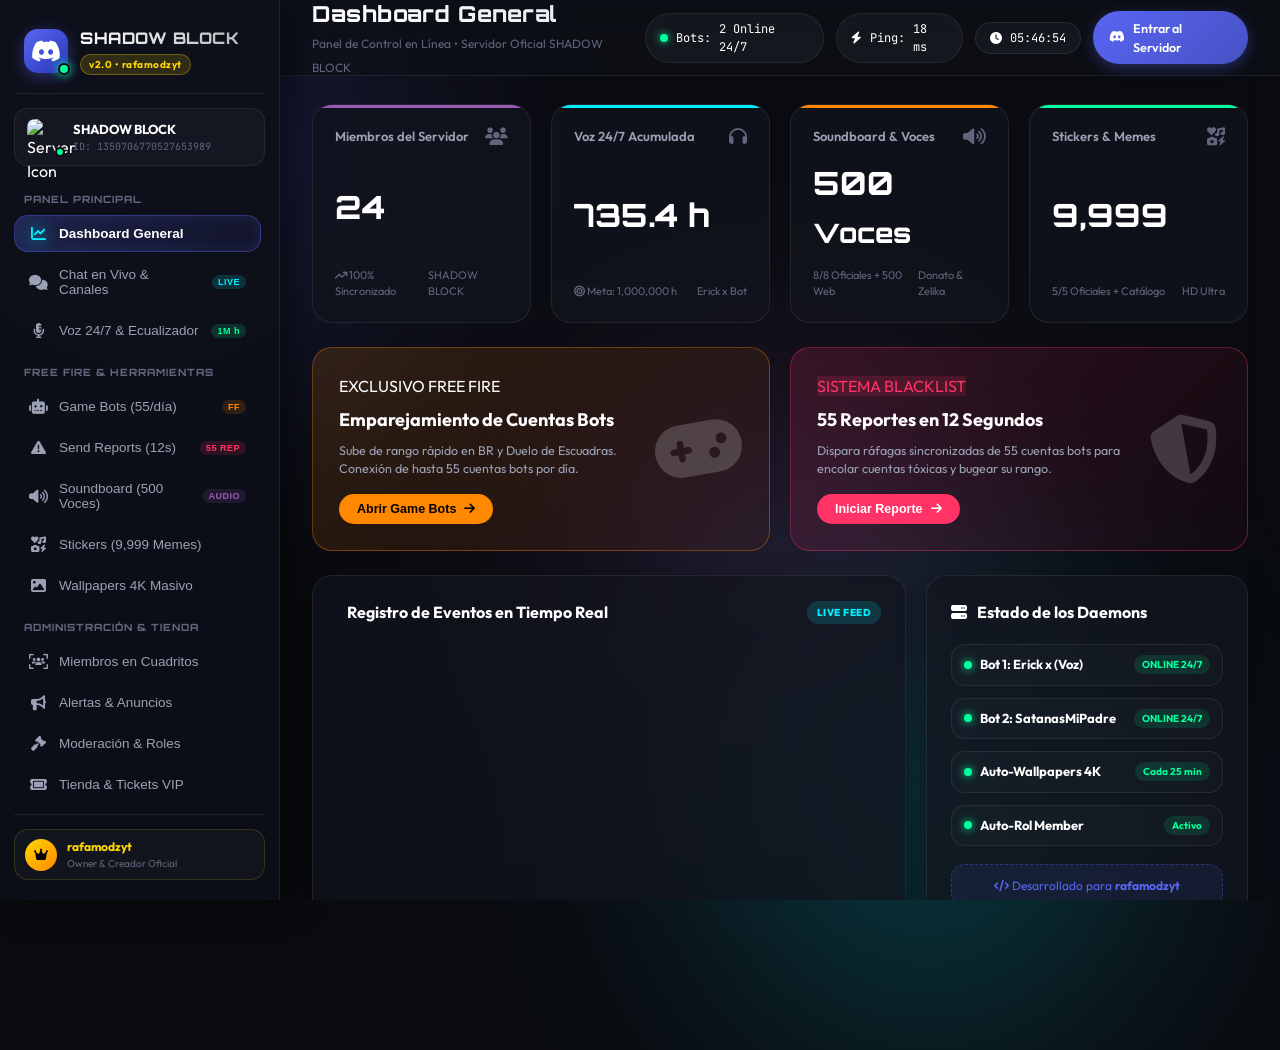
==== railway_deploy/web_panel/index.html @ 80f7c958 "SHADOW BLOCK - Bots 24/7, Panel C++ DX11 y Panel Web Profesional - rafamodzyt" ====
<!DOCTYPE html>
<html lang="es">
<head>
    <meta charset="UTF-8">
    <meta name="viewport" content="width=device-width, initial-scale=1.0">
    <title>SHADOW BLOCK Panel Web • Control 24/7 de Bots y Servidor • rafamodzyt</title>
    <meta name="description" content="Panel Web Profesional de Control y Administración para Bots de Discord, Free Fire Matchmaking, 55 Reportes, 9999 Stickers y 500 Voces. Desarrollado por rafamodzyt.">
    <!-- Google Fonts -->
    <link rel="preconnect" href="https://fonts.googleapis.com">
    <link rel="preconnect" href="https://fonts.gstatic.com" crossorigin>
    <link href="https://fonts.googleapis.com/css2?family=JetBrains+Mono:wght@400;600;700&family=Orbitron:wght@500;700;900&family=Outfit:wght@300;400;500;600;700;800&display=swap" rel="stylesheet">
    <!-- Font Awesome -->
    <link rel="stylesheet" href="https://cdnjs.cloudflare.com/ajax/libs/font-awesome/6.5.1/css/all.min.css">
    <link rel="stylesheet" href="style.css">
</head>
<body>
    <!-- Background dynamic ambient lights -->
    <div class="ambient-glow glow-1"></div>
    <div class="ambient-glow glow-2"></div>
    <div class="ambient-glow glow-3"></div>

    <div class="app-layout">
        <!-- SIDEBAR -->
        <aside class="sidebar">
            <div class="brand">
                <div class="brand-icon">
                    <i class="fa-brands fa-discord"></i>
                    <span class="pulse-dot"></span>
                </div>
                <div class="brand-text">
                    <h2>SHADOW BLOCK</h2>
                    <span class="badge-vip">v2.0 • rafamodzyt</span>
                </div>
            </div>

            <div class="server-badge">
                <div class="server-avatar">
                    <img src="https://images.unsplash.com/photo-1618005182384-a83a8bd57fbe?q=80&w=200&auto=format&fit=crop" alt="Server Icon">
                    <span class="online-indicator"></span>
                </div>
                <div class="server-info">
                    <span class="server-name">SHADOW BLOCK</span>
                    <span class="server-id">ID: 1350706770527653989</span>
                </div>
            </div>

            <nav class="nav-menu">
                <div class="nav-section">PANEL PRINCIPAL</div>
                <button class="nav-item active" data-tab="tab-dashboard" id="btn-tab-dashboard">
                    <i class="fa-solid fa-chart-line"></i>
                    <span>Dashboard General</span>
                </button>
                <button class="nav-item" data-tab="tab-chat" id="btn-tab-chat">
                    <i class="fa-solid fa-comments"></i>
                    <span>Chat en Vivo & Canales</span>
                    <span class="nav-tag tag-cyan">LIVE</span>
                </button>
                <button class="nav-item" data-tab="tab-voice" id="btn-tab-voice">
                    <i class="fa-solid fa-microphone-lines"></i>
                    <span>Voz 24/7 & Ecualizador</span>
                    <span class="nav-tag tag-green">1M h</span>
                </button>

                <div class="nav-section">FREE FIRE & HERRAMIENTAS</div>
                <button class="nav-item" data-tab="tab-gamebots" id="btn-tab-gamebots">
                    <i class="fa-solid fa-robot"></i>
                    <span>Game Bots (55/día)</span>
                    <span class="nav-tag tag-orange">FF</span>
                </button>
                <button class="nav-item" data-tab="tab-reports" id="btn-tab-reports">
                    <i class="fa-solid fa-triangle-exclamation"></i>
                    <span>Send Reports (12s)</span>
                    <span class="nav-tag tag-red">55 REP</span>
                </button>
                <button class="nav-item" data-tab="tab-soundboard" id="btn-tab-soundboard">
                    <i class="fa-solid fa-volume-high"></i>
                    <span>Soundboard (500 Voces)</span>
                    <span class="nav-tag tag-purple">AUDIO</span>
                </button>
                <button class="nav-item" data-tab="tab-stickers" id="btn-tab-stickers">
                    <i class="fa-solid fa-icons"></i>
                    <span>Stickers (9,999 Memes)</span>
                </button>
                <button class="nav-item" data-tab="tab-wallpapers" id="btn-tab-wallpapers">
                    <i class="fa-solid fa-image"></i>
                    <span>Wallpapers 4K Masivo</span>
                </button>

                <div class="nav-section">ADMINISTRACIÓN & TIENDA</div>
                <button class="nav-item" data-tab="tab-members" id="btn-tab-members">
                    <i class="fa-solid fa-users-viewfinder"></i>
                    <span>Miembros en Cuadritos</span>
                </button>
                <button class="nav-item" data-tab="tab-alerts" id="btn-tab-alerts">
                    <i class="fa-solid fa-bullhorn"></i>
                    <span>Alertas & Anuncios</span>
                </button>
                <button class="nav-item" data-tab="tab-moderation" id="btn-tab-moderation">
                    <i class="fa-solid fa-gavel"></i>
                    <span>Moderación & Roles</span>
                </button>
                <button class="nav-item" data-tab="tab-tickets" id="btn-tab-tickets">
                    <i class="fa-solid fa-ticket"></i>
                    <span>Tienda & Tickets VIP</span>
                </button>
                <button class="nav-item" data-tab="tab-settings" id="btn-tab-settings">
                    <i class="fa-solid fa-sliders"></i>
                    <span>Configuración & API</span>
                </button>
            </nav>

            <div class="sidebar-footer">
                <div class="creator-card">
                    <div class="creator-avatar">
                        <i class="fa-solid fa-crown"></i>
                    </div>
                    <div class="creator-info">
                        <span class="creator-name">rafamodzyt</span>
                        <span class="creator-role">Owner & Creador Oficial</span>
                    </div>
                </div>
            </div>
        </aside>

        <!-- MAIN CONTENT WRAPPER -->
        <main class="main-wrapper">
            <!-- HEADER -->
            <header class="app-header">
                <div class="header-left">
                    <h1 class="page-title" id="page-current-title">Dashboard General</h1>
                    <span class="header-subtitle">Panel de Control en Línea • Servidor Oficial SHADOW BLOCK</span>
                </div>
                <div class="header-right">
                    <div class="metric-pill">
                        <span class="metric-dot dot-green"></span>
                        <span class="metric-label">Bots:</span>
                        <span class="metric-val">2 Online 24/7</span>
                    </div>
                    <div class="metric-pill">
                        <i class="fa-solid fa-bolt text-yellow"></i>
                        <span class="metric-label">Ping:</span>
                        <span class="metric-val" id="metric-ping">18 ms</span>
                    </div>
                    <div class="metric-pill">
                        <i class="fa-solid fa-clock text-cyan"></i>
                        <span class="metric-val" id="metric-clock">00:00:00</span>
                    </div>
                    <a href="https://discord.gg/EFz8NB99N4" target="_blank" class="btn-discord-join">
                        <i class="fa-brands fa-discord"></i>
                        <span>Entrar al Servidor</span>
                    </a>
                </div>
            </header>

            <!-- CONTENT BODY (TABS) -->
            <div class="content-body">

                <!-- 1. TAB DASHBOARD -->
                <section class="tab-content active" id="tab-dashboard">
                    <div class="stats-grid">
                        <div class="stat-card card-purple">
                            <div class="stat-header">
                                <span class="stat-title">Miembros del Servidor</span>
                                <i class="fa-solid fa-users stat-icon"></i>
                            </div>
                            <div class="stat-value" id="dash-members-count">24</div>
                            <div class="stat-footer">
                                <span class="text-green"><i class="fa-solid fa-arrow-trend-up"></i> 100% Sincronizado</span>
                                <span>SHADOW BLOCK</span>
                            </div>
                        </div>

                        <div class="stat-card card-cyan">
                            <div class="stat-header">
                                <span class="stat-title">Voz 24/7 Acumulada</span>
                                <i class="fa-solid fa-headphones stat-icon"></i>
                            </div>
                            <div class="stat-value">735.4 h</div>
                            <div class="stat-footer">
                                <span class="text-cyan"><i class="fa-solid fa-bullseye"></i> Meta: 1,000,000 h</span>
                                <span>Erick x Bot</span>
                            </div>
                        </div>

                        <div class="stat-card card-orange">
                            <div class="stat-header">
                                <span class="stat-title">Soundboard & Voces</span>
                                <i class="fa-solid fa-volume-high stat-icon"></i>
                            </div>
                            <div class="stat-value">500 <small>Voces</small></div>
                            <div class="stat-footer">
                                <span class="text-orange">8/8 Oficiales + 500 Web</span>
                                <span>Donato & Zelika</span>
                            </div>
                        </div>

                        <div class="stat-card card-green">
                            <div class="stat-header">
                                <span class="stat-title">Stickers & Memes</span>
                                <i class="fa-solid fa-icons stat-icon"></i>
                            </div>
                            <div class="stat-value">9,999</div>
                            <div class="stat-footer">
                                <span class="text-green">5/5 Oficiales + Catálogo</span>
                                <span>HD Ultra</span>
                            </div>
                        </div>
                    </div>

                    <!-- Quick Action Banners -->
                    <div class="banner-grid">
                        <div class="action-banner banner-gamebots">
                            <div class="banner-content">
                                <span class="badge-tag">EXCLUSIVO FREE FIRE</span>
                                <h3>Emparejamiento de Cuentas Bots</h3>
                                <p>Sube de rango rápido en BR y Duelo de Escuadras. Conexión de hasta 55 cuentas bots por día.</p>
                                <button class="btn-banner btn-open-gamebots">Abrir Game Bots <i class="fa-solid fa-arrow-right"></i></button>
                            </div>
                            <div class="banner-illustration">
                                <i class="fa-solid fa-gamepad"></i>
                            </div>
                        </div>

                        <div class="action-banner banner-reports">
                            <div class="banner-content">
                                <span class="badge-tag tag-red">SISTEMA BLACKLIST</span>
                                <h3>55 Reportes en 12 Segundos</h3>
                                <p>Dispara ráfagas sincronizadas de 55 cuentas bots para encolar cuentas tóxicas y bugear su rango.</p>
                                <button class="btn-banner btn-open-reports">Iniciar Reporte <i class="fa-solid fa-arrow-right"></i></button>
                            </div>
                            <div class="banner-illustration">
                                <i class="fa-solid fa-shield-halved"></i>
                            </div>
                        </div>
                    </div>

                    <!-- Live Server Events & Consoles -->
                    <div class="dashboard-split">
                        <div class="glass-card flex-2">
                            <div class="card-head">
                                <h3><i class="fa-solid fa-wave-pulse text-cyan"></i> Registro de Eventos en Tiempo Real</h3>
                                <span class="badge-live">LIVE FEED</span>
                            </div>
                            <div class="events-timeline" id="dashboard-events-list">
                                <!-- Populated dynamically by app.js -->
                            </div>
                        </div>

                        <div class="glass-card flex-1">
                            <div class="card-head">
                                <h3><i class="fa-solid fa-server text-purple"></i> Estado de los Daemons</h3>
                            </div>
                            <div class="status-rows">
                                <div class="status-row">
                                    <div class="status-name">
                                        <span class="status-led led-green"></span>
                                        <strong>Bot 1: Erick x (Voz)</strong>
                                    </div>
                                    <span class="badge-ok">ONLINE 24/7</span>
                                </div>
                                <div class="status-row">
                                    <div class="status-name">
                                        <span class="status-led led-green"></span>
                                        <strong>Bot 2: SatanasMiPadre</strong>
                                    </div>
                                    <span class="badge-ok">ONLINE 24/7</span>
                                </div>
                                <div class="status-row">
                                    <div class="status-name">
                                        <span class="status-led led-green"></span>
                                        <strong>Auto-Wallpapers 4K</strong>
                                    </div>
                                    <span class="badge-ok">Cada 25 min</span>
                                </div>
                                <div class="status-row">
                                    <div class="status-name">
                                        <span class="status-led led-green"></span>
                                        <strong>Auto-Rol Member</strong>
                                    </div>
                                    <span class="badge-ok">Activo</span>
                                </div>
                            </div>
                            <div class="credit-box">
                                <i class="fa-solid fa-code"></i> Desarrollado para <strong>rafamodzyt</strong>
                            </div>
                        </div>
                    </div>
                </section>

                <!-- 2. TAB CHAT EN VIVO & CANALES -->
                <section class="tab-content" id="tab-chat">
                    <div class="chat-container">
                        <div class="chat-sidebar">
                            <div class="chat-sidebar-head">
                                <h3>Canales del Servidor</h3>
                                <span class="count-badge" id="chat-channels-count">18</span>
                            </div>
                            <div class="channels-list" id="chat-channels-list">
                                <!-- Loaded dynamically -->
                            </div>
                        </div>

                        <div class="chat-main">
                            <div class="chat-header">
                                <div class="chat-header-info">
                                    <i class="fa-solid fa-hashtag text-cyan"></i>
                                    <span class="active-channel-name" id="current-chat-ch-name">general</span>
                                    <span class="active-channel-topic" id="current-chat-ch-topic">Canal principal de charla</span>
                                </div>
                                <div class="chat-header-actions">
                                    <button class="btn-icon" title="Limpiar Chat" id="btn-clear-chat-view"><i class="fa-solid fa-broom"></i></button>
                                </div>
                            </div>

                            <div class="chat-messages" id="chat-messages-container">
                                <!-- Messages load here -->
                            </div>

                            <div class="chat-composer">
                                <div class="composer-toolbar">
                                    <div class="color-picker-group">
                                        <label><i class="fa-solid fa-palette"></i> Color:</label>
                                        <select id="chat-color-select" class="custom-select">
                                            <option value="default">Normal (Blanco)</option>
                                            <option value="cyan">Cian Eléctrico (ANSI)</option>
                                            <option value="green">Verde Neón (ANSI)</option>
                                            <option value="yellow">Amarillo Dorado (ANSI)</option>
                                            <option value="red">Rojo Sangre (ANSI)</option>
                                            <option value="magenta">Magenta Cyber (ANSI)</option>
                                            <option value="blue">Azul Discord (ANSI)</option>
                                            <option value="rgb">Arcoíris RGB Animado</option>
                                        </select>
                                    </div>
                                    <div class="toolbar-shortcuts">
                                        <button class="btn-chip" id="btn-chip-booyah">🔥 Booyah!</button>
                                        <button class="btn-chip" id="btn-chip-gang">👑 El Gang</button>
                                        <button class="btn-chip" id="btn-chip-donato">🎯 Donato</button>
                                        <button class="btn-chip" id="btn-chip-zelika">⚡ Zelika</button>
                                    </div>
                                </div>
                                <div class="composer-input-row">
                                    <input type="text" id="chat-input-text" placeholder="Escribe un mensaje para enviar a Discord como Bot..." autocomplete="off">
                                    <button id="btn-send-chat-msg" class="btn-send-primary">
                                        <span>Enviar</span>
                                        <i class="fa-solid fa-paper-plane"></i>
                                    </button>
                                </div>
                            </div>
                        </div>
                    </div>
                </section>

                <!-- 3. TAB VOZ 24/7 & ECUALIZADOR -->
                <section class="tab-content" id="tab-voice">
                    <div class="voice-layout">
                        <div class="glass-card voice-visualizer-card">
                            <div class="card-head">
                                <h3><i class="fa-solid fa-headphones text-cyan"></i> Monitor de Conexión de Voz 24/7</h3>
                                <span class="badge-live">EN SALA: General</span>
                            </div>
                            
                            <!-- Visualizer canvas -->
                            <div class="equalizer-container">
                                <canvas id="canvas-equalizer" width="800" height="180"></canvas>
                            </div>

                            <div class="voice-metrics-grid">
                                <div class="v-metric">
                                    <span class="v-label">Canal Conectado</span>
                                    <span class="v-value" id="voice-ch-name">General (1350706770527653993)</span>
                                </div>
                                <div class="v-metric">
                                    <span class="v-label">Tiempo Acumulado</span>
                                    <span class="v-value text-cyan">735.4 Horas</span>
                                </div>
                                <div class="v-metric">
                                    <span class="v-label">Meta Programada</span>
                                    <span class="v-value text-gold">1,000,000 Horas</span>
                                </div>
                                <div class="v-metric">
                                    <span class="v-label">Auto-Reconexión</span>
                                    <span class="v-value text-green"><i class="fa-solid fa-shield-check"></i> Activa (30s watchdog)</span>
                                </div>
                            </div>

                            <div class="voice-controls-bar">
                                <button class="btn-control btn-play-pulse" id="btn-voice-reconnect">
                                    <i class="fa-solid fa-rotate-right"></i> Forzar Reconexión de Voz
                                </button>
                                <button class="btn-control" id="btn-voice-stream">
                                    <i class="fa-brands fa-twitch text-purple"></i> Ver Stream Twitch rafamodzyt
                                </button>
                            </div>
                        </div>

                        <div class="glass-card voice-settings-card">
                            <div class="card-head">
                                <h3><i class="fa-solid fa-sliders text-purple"></i> Parámetros de Audio</h3>
                            </div>
                            <div class="setting-item">
                                <label>Volumen del Bot de Voz (0% - 100%):</label>
                                <input type="range" min="0" max="100" value="95" class="slider" id="slider-voice-vol">
                                <span class="slider-display" id="display-voice-vol">95%</span>
                            </div>
                            <div class="setting-item">
                                <label>Calidad de Bitrate Opus:</label>
                                <select class="custom-select" id="select-voice-bitrate">
                                    <option value="96">96 kbps (Estándar Discord)</option>
                                    <option value="128" selected>128 kbps (Ultra HQ)</option>
                                    <option value="384">384 kbps (Modo Estudio VIP)</option>
                                </select>
                            </div>
                            <div class="setting-item">
                                <label>Modo Ensordecido / Deafen:</label>
                                <div class="toggle-switch">
                                    <input type="checkbox" id="check-self-deaf" checked>
                                    <label for="check-self-deaf"></label>
                                    <span>Auto-Deafen para ahorrar ancho de banda</span>
                                </div>
                            </div>
                        </div>
                    </div>
                </section>

                <!-- 4. TAB GAME BOTS (MATCHMAKING FREE FIRE) -->
                <section class="tab-content" id="tab-gamebots">
                    <div class="gamebots-layout">
                        <div class="glass-card gamebots-form-card">
                            <div class="card-head">
                                <h3><i class="fa-solid fa-robot text-orange"></i> Emparejamiento con Cuentas Bots Free Fire</h3>
                                <span class="badge-tag tag-orange">HASTA 55 BOTS / DÍA</span>
                            </div>
                            <p class="section-desc">
                                Conecta tu cuenta de Free Fire a partidas emparejadas con cuentas bots oficiales para asegurar victorias y subir de rango rápidamente.
                            </p>

                            <div class="form-group">
                                <label><i class="fa-solid fa-id-card"></i> ID de Jugador Free Fire:</label>
                                <input type="text" id="gb-input-id" class="custom-input" placeholder="Ej: 1982736451" maxlength="15">
                            </div>

                            <div class="form-group">
                                <label><i class="fa-solid fa-earth-americas"></i> Selecciona tu Región:</label>
                                <select id="gb-select-region" class="custom-select">
                                    <option value="SUR">SUR (Sudamérica / SAC)</option>
                                    <option value="NORTE">NORTE (Norteamérica / US-North)</option>
                                    <option value="EEUU">EEUU (Estados Unidos / US)</option>
                                </select>
                            </div>

                            <div class="form-group">
                                <label><i class="fa-solid fa-gamepad"></i> Modo de Juego:</label>
                                <select id="gb-select-mode" class="custom-select">
                                    <option value="br">Battle Royale Clasificatoria (Bermuda / Purgatorio)</option>
                                    <option value="de">Duelo de Escuadras Clasificatoria (DE)</option>
                                    <option value="solo">Solo vs Bots (Práctica Rápida)</option>
                                </select>
                            </div>

                            <button id="btn-launch-gamebots" class="btn-action-glow btn-orange">
                                <i class="fa-solid fa-fire"></i> Iniciar Emparejamiento con Bots
                            </button>

                            <div class="alert-box-info">
                                <i class="fa-solid fa-circle-exclamation"></i>
                                <span><strong>Límite Diario:</strong> Máximo 55 cuentas bots asignadas por día por usuario para proteger la integridad de tu rango.</span>
                            </div>
                        </div>

                        <div class="glass-card gamebots-result-card" id="gb-result-box">
                            <div class="card-head">
                                <h3><i class="fa-solid fa-shield-heart text-green"></i> Escuadra de Bots Generada</h3>
                                <span class="badge-status-ready">LISTO PARA SALA</span>
                            </div>
                            <div id="gb-empty-state" class="empty-state">
                                <i class="fa-solid fa-users-slash"></i>
                                <p>Ingresa tu ID y Región a la izquierda para generar tu escuadra de bots.</p>
                            </div>
                            <div id="gb-squad-display" class="squad-display hidden">
                                <div class="team-header-pill">
                                    <span class="th-name" id="gb-squad-name">🔥 ESCUADRA BOTS HEROICA #7721</span>
                                    <span class="th-code" id="gb-squad-code">CÓDIGO: #FF-89210</span>
                                </div>
                                <div class="squad-members-list" id="gb-squad-members">
                                    <!-- Rendered dynamically -->
                                </div>
                                <div class="squad-footer-note">
                                    <p>✅ Los bots ingresarán a tu sala automáticamente y te cederán todas las kills en la partida.</p>
                                    <small>Desarrollado y administrado por <strong>rafamodzyt</strong> • SHADOW BLOCK</small>
                                </div>
                            </div>
                        </div>
                    </div>
                </section>

                <!-- 5. TAB SEND REPORTS (55 REPORTES EN 12S) -->
                <section class="tab-content" id="tab-reports">
                    <div class="reports-layout">
                        <div class="glass-card reports-form-card">
                            <div class="card-head">
                                <h3><i class="fa-solid fa-triangle-exclamation text-red"></i> Sistema de 55 Reportes & Blacklist</h3>
                                <span class="badge-tag tag-red">12 SEGUNDOS</span>
                            </div>
                            <p class="section-desc">
                                Envía una ráfaga masiva y sincronizada de <strong>55 reportes automatizados</strong> contra una cuenta para encolarla en la Blacklist del sistema y congelar su rango.
                            </p>

                            <div class="form-group">
                                <label><i class="fa-solid fa-bullseye"></i> ID de la Cuenta Objetivo:</label>
                                <input type="text" id="rep-input-target" class="custom-input" placeholder="Ej: 5829104921" maxlength="15">
                            </div>

                            <div class="form-group">
                                <label><i class="fa-solid fa-globe"></i> Región del Objetivo:</label>
                                <select id="rep-select-region" class="custom-select">
                                    <option value="SUR">SUR (Sudamérica)</option>
                                    <option value="NORTE">NORTE (Norteamérica)</option>
                                    <option value="EEUU">EEUU (Estados Unidos)</option>
                                </select>
                            </div>

                            <div class="form-group">
                                <label><i class="fa-solid fa-comment-dots"></i> Motivo del Reporte:</label>
                                <select id="rep-select-reason" class="custom-select">
                                    <option value="Aimbot y disparo a la cabeza 100%">Aimbot y disparo a la cabeza 100%</option>
                                    <option value="Uso de Macro y Regedit no permitido">Uso de Macro y Regedit no permitido</option>
                                    <option value="Alteración y bugeo de rango clasificatoria">Alteración y bugeo de rango clasificatoria</option>
                                    <option value="Teletransporte y hacks de velocidad">Teletransporte y hacks de velocidad</option>
                                </select>
                            </div>

                            <button id="btn-start-reports-sequence" class="btn-action-glow btn-red">
                                <i class="fa-solid fa-radiation"></i> Disparar 55 Reportes (12s)
                            </button>
                        </div>

                        <div class="glass-card reports-progress-card">
                            <div class="card-head">
                                <h3><i class="fa-solid fa-terminal text-cyan"></i> Monitor de Ejecución en Vivo (12 Segundos)</h3>
                                <span class="badge-timer" id="rep-timer-display">12.0s</span>
                            </div>

                            <div class="progress-bar-container">
                                <div class="progress-bar-track">
                                    <div class="progress-bar-fill" id="rep-progress-fill"></div>
                                </div>
                                <div class="progress-labels">
                                    <span id="rep-step-text">Listo para iniciar ráfaga...</span>
                                    <span id="rep-percent-text">0%</span>
                                </div>
                            </div>

                            <div class="reports-live-terminal" id="rep-terminal-logs">
                                <div class="term-line">> Red de 55 cuentas bots en espera.</div>
                                <div class="term-line">> Protocolo Blacklist configurado.</div>
                            </div>

                            <div class="rep-final-badge hidden" id="rep-final-badge">
                                <div class="success-icon"><i class="fa-solid fa-circle-check"></i></div>
                                <div class="success-details">
                                    <h4>¡55 REPORTES ENVIADOS SATISFACTORIAMENTE!</h4>
                                    <p id="rep-final-msg">Cuenta encolada en Blacklist y rango bugeado con éxito.</p>
                                    <small>Créditos oficiales: <strong>rafamodzyt</strong> • SHADOW BLOCK</small>
                                </div>
                            </div>
                        </div>
                    </div>
                </section>

                <!-- 6. TAB SOUNDBOARD 500 VOCES -->
                <section class="tab-content" id="tab-soundboard">
                    <div class="soundboard-container">
                        <div class="soundboard-header-bar">
                            <div class="search-sound-box">
                                <i class="fa-solid fa-magnifying-glass"></i>
                                <input type="text" id="search-soundboard" placeholder="Buscar entre las 500 voces de Free Fire (Donato, Zelika, Hackers, Gang, Booyah)...">
                            </div>
                            <div class="filter-sound-tabs">
                                <button class="filter-tab active" data-sound-cat="all">Todos (500)</button>
                                <button class="filter-tab" data-sound-cat="donato">🎯 Donato (1-100)</button>
                                <button class="filter-tab" data-sound-cat="zelika">🔥 Zelika (101-200)</button>
                                <button class="filter-tab" data-sound-cat="hackers">🤖 Hackers (201-300)</button>
                                <button class="filter-tab" data-sound-cat="gang">👑 El Gang (301-400)</button>
                                <button class="filter-tab" data-sound-cat="booyah">🏆 Booyah (401-500)</button>
                            </div>
                        </div>

                        <!-- 8 Official Server sounds -->
                        <div class="official-sounds-section">
                            <h4><i class="fa-solid fa-star text-gold"></i> Sonidos Oficiales en Discord Drawer (SHADOW BLOCK):</h4>
                            <div class="official-sound-grid" id="official-sounds-grid">
                                <!-- Populated dynamically -->
                            </div>
                        </div>

                        <!-- 500 Extended voice lines grid -->
                        <h4><i class="fa-solid fa-list-music text-purple"></i> Catálogo Extendido de 500 Voces (Audio Interactivo en Vivo):</h4>
                        <div class="sounds-extended-grid" id="sounds-extended-grid">
                            <!-- 500 voices populated by JS -->
                        </div>
                    </div>
                </section>

                <!-- 7. TAB STICKERS 9,999 MEMES -->
                <section class="tab-content" id="tab-stickers">
                    <div class="stickers-container">
                        <div class="stickers-top-bar">
                            <div class="search-sticker-box">
                                <i class="fa-solid fa-magnifying-glass"></i>
                                <input type="text" id="search-stickers" placeholder="Buscar por número (1-9999) o nombre (GigaChad, Pepe, Free Fire, Karely)...">
                            </div>
                            <div class="filter-sticker-tabs">
                                <button class="stk-tab active" data-stk-cat="all">Todos</button>
                                <button class="stk-tab" data-stk-cat="Free Fire">🔥 Free Fire</button>
                                <button class="stk-tab" data-stk-cat="Pepe">🐸 Pepe & Wojak</button>
                                <button class="stk-tab" data-stk-cat="GigaChad">🗿 GigaChad</button>
                                <button class="stk-tab" data-stk-cat="Cheems">🐕 Cheems</button>
                                <button class="stk-tab" data-stk-cat="Karely">👑 Karely Ruiz</button>
                                <button class="stk-tab" data-stk-cat="Hackers">🤖 Hackers</button>
                            </div>
                        </div>

                        <div class="stickers-gallery-grid" id="stickers-gallery-grid">
                            <!-- Populated dynamically -->
                        </div>
                    </div>
                </section>

                <!-- 8. TAB MIEMBROS EN CUADRITOS -->
                <section class="tab-content" id="tab-members">
                    <div class="members-layout">
                        <div class="members-top-controls">
                            <div class="search-member-box">
                                <i class="fa-solid fa-user-magnifying-glass"></i>
                                <input type="text" id="search-member-input" placeholder="Buscar miembro por nombre, rol o ID...">
                            </div>
                            <div class="member-filter-pills">
                                <button class="pill-btn active" data-mfilter="all">Todos (24)</button>
                                <button class="pill-btn" data-mfilter="online">Online (19)</button>
                                <button class="pill-btn" data-mfilter="offline">Offline (5)</button>
                            </div>
                        </div>

                        <div class="members-grid-container" id="members-cards-grid">
                            <!-- 24 cards populated by JS -->
                        </div>
                    </div>
                </section>

                <!-- 9. TAB WALLPAPERS 4K MASIVO -->
                <section class="tab-content" id="tab-wallpapers">
                    <div class="wallpapers-layout">
                        <div class="wp-top-bar">
                            <div class="wp-title-area">
                                <h3><i class="fa-solid fa-image text-cyan"></i> Galería Masiva de 99,999+ Wallpapers 4K UHD</h3>
                                <p>Fondos automáticos enviados a <code>#🖼️・wallpapers-4k-hd</code> cada 25 minutos.</p>
                            </div>
                            <div class="wp-actions">
                                <button class="btn-action-primary" id="btn-trigger-burst-wp">
                                    <i class="fa-solid fa-bolt"></i> Enviar Ráfaga de 100 Wallpapers Ahora
                                </button>
                            </div>
                        </div>

                        <div class="wp-filters">
                            <button class="wp-tab active" data-wp-cat="all">Todos los Fondos</button>
                            <button class="wp-tab" data-wp-cat="pc">🖥️ PC (3840 x 2160)</button>
                            <button class="wp-tab" data-wp-cat="mobile">📱 Móvil AMOLED (1440 x 3120)</button>
                            <button class="wp-tab" data-wp-cat="gaming">🎮 Gaming & Cyberpunk</button>
                        </div>

                        <div class="wallpapers-grid" id="wallpapers-grid-display">
                            <!-- Wallpapers cards -->
                        </div>
                    </div>
                </section>

                <!-- 10. TAB ALERTAS & ANUNCIOS -->
                <section class="tab-content" id="tab-alerts">
                    <div class="alerts-layout">
                        <div class="glass-card alerts-builder-card">
                            <div class="card-head">
                                <h3><i class="fa-solid fa-bullhorn text-gold"></i> Creador de Anuncios y Alertas VIP</h3>
                            </div>
                            <div class="form-group">
                                <label>Canal de Destino:</label>
                                <select class="custom-select" id="alert-channel-select">
                                    <option value="1350706770527653992">#general</option>
                                    <option value="1559826233620168734">#😀botericklogs</option>
                                    <option value="1559359413402472488">#bienvenida-☺️</option>
                                    <option value="1559844380934807612">#🎫・comprar-panel-y-bots</option>
                                </select>
                            </div>
                            <div class="form-group">
                                <label>Título del Anuncio:</label>
                                <input type="text" id="alert-input-title" class="custom-input" value="👑 GRAN ANUNCIO OFICIAL SHADOW BLOCK">
                            </div>
                            <div class="form-group">
                                <label>Contenido / Mensaje:</label>
                                <textarea id="alert-input-text" class="custom-textarea" rows="4">¡Bienvenidos todos a SHADOW BLOCK! Servidor oficial administrado por rafamodzyt con bots 24/7, emparejamiento con bots de Free Fire y soporte activo.</textarea>
                            </div>
                            <div class="form-group">
                                <label>Color del Embed:</label>
                                <input type="color" id="alert-input-color" value="#5865F2" class="color-picker-input">
                            </div>
                            <button class="btn-action-primary" id="btn-send-discord-announcement">
                                <i class="fa-solid fa-paper-plane"></i> Publicar Anuncio en Discord
                            </button>
                        </div>

                        <div class="glass-card alerts-preview-card">
                            <div class="card-head">
                                <h3><i class="fa-solid fa-eye text-cyan"></i> Vista Previa en Discord</h3>
                            </div>
                            <div class="discord-embed-preview" id="embed-preview-box">
                                <div class="embed-color-bar" id="preview-color-bar"></div>
                                <div class="embed-body">
                                    <div class="embed-author">
                                        <img src="https://images.unsplash.com/photo-1618005182384-a83a8bd57fbe?q=80&w=100&auto=format&fit=crop" class="ea-avatar">
                                        <span>SHADOW BLOCK • rafamodzyt</span>
                                    </div>
                                    <h4 class="embed-title" id="preview-title">👑 GRAN ANUNCIO OFICIAL SHADOW BLOCK</h4>
                                    <p class="embed-desc" id="preview-desc">¡Bienvenidos todos a SHADOW BLOCK! Servidor oficial administrado por rafamodzyt con bots 24/7, emparejamiento con bots de Free Fire y soporte activo.</p>
                                    <div class="embed-footer">
                                        <span>Servidor Oficial • Creado por rafamodzyt</span>
                                    </div>
                                </div>
                            </div>
                        </div>
                    </div>
                </section>

                <!-- 11. TAB MODERACIÓN & ROLES -->
                <section class="tab-content" id="tab-moderation">
                    <div class="moderation-layout">
                        <div class="glass-card">
                            <div class="card-head">
                                <h3><i class="fa-solid fa-shield-halved text-cyan"></i> Herramientas de Moderación Rápida</h3>
                            </div>
                            <div class="mod-actions-grid">
                                <div class="mod-box">
                                    <h4><i class="fa-solid fa-broom"></i> Limpiar Mensajes</h4>
                                    <div class="inline-input">
                                        <input type="number" min="1" max="100" value="25" class="custom-input" id="mod-purge-count">
                                        <button class="btn-control" id="btn-mod-purge">Borrar</button>
                                    </div>
                                </div>
                                <div class="mod-box">
                                    <h4><i class="fa-solid fa-user-xmark"></i> Expulsar Miembro</h4>
                                    <input type="text" placeholder="ID de Usuario" class="custom-input" id="mod-kick-id">
                                    <button class="btn-control btn-yellow" id="btn-mod-kick">Kick</button>
                                </div>
                                <div class="mod-box">
                                    <h4><i class="fa-solid fa-ban"></i> Banear Miembro</h4>
                                    <input type="text" placeholder="ID de Usuario" class="custom-input" id="mod-ban-id">
                                    <button class="btn-control btn-red" id="btn-mod-ban">Ban</button>
                                </div>
                                <div class="mod-box">
                                    <h4><i class="fa-solid fa-user-tag"></i> Auto-Rol Member</h4>
                                    <p><small>Asignado automáticamente a todos los nuevos miembros que ingresan.</small></p>
                                    <span class="badge-ok">ROL: Member (1559846472080687196)</span>
                                </div>
                            </div>
                        </div>
                    </div>
                </section>

                <!-- 12. TAB TIENDA & TICKETS VIP -->
                <section class="tab-content" id="tab-tickets">
                    <div class="shop-grid">
                        <div class="shop-card">
                            <div class="shop-tag">SOFTWARE C++ DX11</div>
                            <div class="shop-icon"><i class="fa-solid fa-desktop"></i></div>
                            <h3>Panel C++ DirectX 11 Win32</h3>
                            <div class="shop-price">$25 <span>USD</span></div>
                            <ul class="shop-features">
                                <li><i class="fa-solid fa-check"></i> Renderizado a 60 FPS con Dear ImGui</li>
                                <li><i class="fa-solid fa-check"></i> 12 Pestañas de Administración Total</li>
                                <li><i class="fa-solid fa-check"></i> Soundboard Free Fire & 9999 Stickers</li>
                                <li><i class="fa-solid fa-check"></i> Ejecutable portable sin librerías</li>
                            </ul>
                            <button class="btn-shop-buy" id="btn-buy-panel">
                                <i class="fa-solid fa-cart-shopping"></i> Comprar Panel C++
                            </button>
                        </div>

                        <div class="shop-card featured-shop-card">
                            <div class="shop-tag tag-gold">24/7 VOICE ENGINE</div>
                            <div class="shop-icon text-gold"><i class="fa-solid fa-robot"></i></div>
                            <h3>Bot 24/7 de Voz (Erick x)</h3>
                            <div class="shop-price">$15 <span>USD</span></div>
                            <ul class="shop-features">
                                <li><i class="fa-solid fa-check"></i> Meta 1 Millón de Horas en Voz</li>
                                <li><i class="fa-solid fa-check"></i> Servidor Web Keep-Alive Incluido</li>
                                <li><i class="fa-solid fa-check"></i> Despliegue en Railway / Docker</li>
                                <li><i class="fa-solid fa-check"></i> Soporte VIP rafamodzyt</li>
                            </ul>
                            <button class="btn-shop-buy btn-gold" id="btn-buy-bot">
                                <i class="fa-solid fa-rocket"></i> Comprar Bot de Voz
                            </button>
                        </div>
                    </div>
                </section>

                <!-- 13. TAB CONFIGURACIÓN & API -->
                <section class="tab-content" id="tab-settings">
                    <div class="glass-card settings-card">
                        <div class="card-head">
                            <h3><i class="fa-solid fa-sliders text-cyan"></i> Configuración de Conexión y Endpoints</h3>
                        </div>
                        <div class="settings-form">
                            <div class="form-group">
                                <label>Servidor Discord ID:</label>
                                <input type="text" class="custom-input" value="1350706770527653989" readonly>
                            </div>
                            <div class="form-group">
                                <label>Webhook Oficial de Eventos:</label>
                                <input type="text" class="custom-input" value="https://discord.com/api/webhooks/1559831359885680731/..." readonly>
                            </div>
                            <div class="form-group">
                                <label>Prefijo de Comandos:</label>
                                <input type="text" class="custom-input" value="//" readonly>
                            </div>
                            <div class="form-group">
                                <label>Creador y Administrador:</label>
                                <input type="text" class="custom-input" value="rafamodzyt" readonly>
                            </div>
                        </div>
                    </div>
                </section>

            </div>
        </main>
    </div>

    <!-- MODAL PARA INSPECCIÓN DE MIEMBRO -->
    <div class="modal-backdrop" id="member-modal">
        <div class="modal-card">
            <div class="modal-head">
                <h3 id="modal-m-title">Perfil de Usuario</h3>
                <button class="btn-close-modal" id="btn-close-member-modal"><i class="fa-solid fa-xmark"></i></button>
            </div>
            <div class="modal-body" id="modal-m-body">
                <!-- Injected by JS -->
            </div>
        </div>
    </div>

    <!-- AUDIO ELEMENT FOR SOUNDBOARD EFFECTS -->
    <audio id="audio-player"></audio>

    <script src="app.js"></script>
</body>
</html>
---- railway_deploy/web_panel/style.css ----
/* =========================================================
   SHADOW BLOCK • PANEL WEB PROFESIONAL
   Diseño de Alta Estética • Creado por rafamodzyt
   ========================================================= */

:root {
    --bg-dark: #0a0b10;
    --bg-surface: #12141e;
    --bg-card: rgba(18, 20, 30, 0.75);
    --bg-card-hover: rgba(28, 31, 46, 0.85);
    --border-subtle: rgba(255, 255, 255, 0.08);
    --border-glow: rgba(88, 101, 242, 0.35);
    
    --discord-blurple: #5865F2;
    --neon-cyan: #00F0FF;
    --neon-green: #00FF9D;
    --neon-purple: #9B59B6;
    --neon-orange: #FF8800;
    --neon-red: #FF3366;
    --neon-gold: #FFD700;

    --text-primary: #FFFFFF;
    --text-secondary: #9BA1B5;
    --text-muted: #60677D;

    --font-main: 'Outfit', -apple-system, BlinkMacSystemFont, sans-serif;
    --font-display: 'Orbitron', sans-serif;
    --font-mono: 'JetBrains Mono', monospace;

    --sidebar-width: 280px;
    --header-height: 76px;
    --radius-sm: 8px;
    --radius-md: 14px;
    --radius-lg: 20px;
    --radius-full: 9999px;

    --shadow-soft: 0 10px 30px rgba(0, 0, 0, 0.45);
    --shadow-glow: 0 0 25px rgba(88, 101, 242, 0.25);
    --transition: all 0.25s cubic-bezier(0.16, 1, 0.3, 1);
}

* {
    margin: 0;
    padding: 0;
    box-sizing: border-box;
}

body {
    background-color: var(--bg-dark);
    color: var(--text-primary);
    font-family: var(--font-main);
    overflow: hidden;
    height: 100vh;
    width: 100vw;
    line-height: 1.5;
    position: relative;
    user-select: none;
}

/* Ambient glow spheres */
.ambient-glow {
    position: absolute;
    border-radius: 50%;
    filter: blur(120px);
    pointer-events: none;
    z-index: 0;
    opacity: 0.18;
}
.glow-1 {
    width: 500px;
    height: 500px;
    background: var(--discord-blurple);
    top: -100px;
    left: -100px;
}
.glow-2 {
    width: 450px;
    height: 450px;
    background: var(--neon-cyan);
    bottom: -150px;
    right: 10%;
}
.glow-3 {
    width: 400px;
    height: 400px;
    background: var(--neon-purple);
    top: 40%;
    left: 45%;
}

/* App Layout */
.app-layout {
    display: flex;
    width: 100vw;
    height: 100vh;
    position: relative;
    z-index: 1;
    backdrop-filter: blur(20px);
}

/* =========================================================
   SIDEBAR
   ========================================================= */
.sidebar {
    width: var(--sidebar-width);
    background: rgba(14, 16, 24, 0.92);
    border-right: 1px solid var(--border-subtle);
    display: flex;
    flex-direction: column;
    padding: 20px 14px;
    flex-shrink: 0;
    box-shadow: 10px 0 30px rgba(0, 0, 0, 0.5);
    z-index: 10;
}

.brand {
    display: flex;
    align-items: center;
    gap: 12px;
    padding: 6px 10px 18px 10px;
    border-bottom: 1px solid var(--border-subtle);
}

.brand-icon {
    width: 44px;
    height: 44px;
    border-radius: var(--radius-md);
    background: linear-gradient(135deg, #5865F2, #2938B8);
    display: flex;
    align-items: center;
    justify-content: center;
    font-size: 24px;
    color: #fff;
    position: relative;
    box-shadow: 0 4px 15px rgba(88, 101, 242, 0.4);
}

.pulse-dot {
    position: absolute;
    bottom: -2px;
    right: -2px;
    width: 12px;
    height: 12px;
    border-radius: 50%;
    background: var(--neon-green);
    border: 2px solid var(--bg-dark);
    box-shadow: 0 0 10px var(--neon-green);
    animation: pulse 2s infinite;
}

@keyframes pulse {
    0%, 100% { transform: scale(1); opacity: 1; }
    50% { transform: scale(1.2); opacity: 0.7; }
}

.brand-text h2 {
    font-size: 16px;
    font-weight: 800;
    letter-spacing: 0.5px;
    font-family: var(--font-display);
    background: linear-gradient(90deg, #FFFFFF, #B9BBBE);
    -webkit-background-clip: text;
    -webkit-text-fill-color: transparent;
}

.badge-vip {
    display: inline-block;
    font-size: 10px;
    font-weight: 700;
    background: rgba(255, 215, 0, 0.15);
    color: var(--neon-gold);
    border: 1px solid rgba(255, 215, 0, 0.3);
    padding: 2px 8px;
    border-radius: var(--radius-full);
    letter-spacing: 0.5px;
}

.server-badge {
    margin: 14px 0;
    padding: 10px 12px;
    background: rgba(255, 255, 255, 0.03);
    border: 1px solid var(--border-subtle);
    border-radius: var(--radius-md);
    display: flex;
    align-items: center;
    gap: 10px;
}

.server-avatar {
    width: 36px;
    height: 36px;
    border-radius: var(--radius-sm);
    position: relative;
}

.server-avatar img {
    width: 100%;
    height: 100%;
    border-radius: var(--radius-sm);
    object-fit: cover;
}

.online-indicator {
    position: absolute;
    bottom: -2px;
    right: -2px;
    width: 10px;
    height: 10px;
    border-radius: 50%;
    background: var(--neon-green);
    border: 2px solid var(--bg-dark);
}

.server-info {
    display: flex;
    flex-direction: column;
}

.server-name {
    font-size: 13px;
    font-weight: 700;
    color: #fff;
}

.server-id {
    font-size: 10px;
    font-family: var(--font-mono);
    color: var(--text-muted);
}

.nav-menu {
    flex: 1;
    overflow-y: auto;
    display: flex;
    flex-direction: column;
    gap: 4px;
    padding-right: 4px;
}

.nav-menu::-webkit-scrollbar {
    width: 4px;
}
.nav-menu::-webkit-scrollbar-thumb {
    background: rgba(255, 255, 255, 0.1);
    border-radius: 4px;
}

.nav-section {
    font-size: 10px;
    font-weight: 800;
    color: var(--text-muted);
    letter-spacing: 1px;
    padding: 12px 10px 4px 10px;
    font-family: var(--font-display);
}

.nav-item {
    display: flex;
    align-items: center;
    gap: 12px;
    padding: 10px 14px;
    border-radius: var(--radius-md);
    background: transparent;
    border: 1px solid transparent;
    color: var(--text-secondary);
    font-size: 13.5px;
    font-weight: 500;
    cursor: pointer;
    transition: var(--transition);
    text-align: left;
    position: relative;
}

.nav-item i {
    font-size: 15px;
    width: 18px;
    text-align: center;
    transition: var(--transition);
}

.nav-item:hover {
    background: rgba(255, 255, 255, 0.05);
    color: #FFFFFF;
    transform: translateX(4px);
}

.nav-item.active {
    background: linear-gradient(90deg, rgba(88, 101, 242, 0.22), rgba(88, 101, 242, 0.08));
    border: 1px solid rgba(88, 101, 242, 0.4);
    color: #FFFFFF;
    font-weight: 600;
    box-shadow: inset 0 0 15px rgba(88, 101, 242, 0.15);
}

.nav-item.active i {
    color: var(--neon-cyan);
    filter: drop-shadow(0 0 8px var(--neon-cyan));
}

.nav-tag {
    margin-left: auto;
    font-size: 9px;
    font-weight: 800;
    padding: 2px 6px;
    border-radius: var(--radius-full);
    letter-spacing: 0.5px;
}
.tag-cyan { background: rgba(0, 240, 255, 0.15); color: var(--neon-cyan); }
.tag-green { background: rgba(0, 255, 157, 0.15); color: var(--neon-green); }
.tag-orange { background: rgba(255, 136, 0, 0.15); color: var(--neon-orange); }
.tag-red { background: rgba(255, 51, 102, 0.15); color: var(--neon-red); }
.tag-purple { background: rgba(155, 89, 182, 0.15); color: var(--neon-purple); }

.sidebar-footer {
    padding-top: 14px;
    border-top: 1px solid var(--border-subtle);
}

.creator-card {
    display: flex;
    align-items: center;
    gap: 10px;
    padding: 8px 10px;
    background: rgba(255, 255, 255, 0.03);
    border-radius: var(--radius-md);
    border: 1px solid rgba(255, 215, 0, 0.15);
}

.creator-avatar {
    width: 32px;
    height: 32px;
    border-radius: 50%;
    background: linear-gradient(135deg, #FFD700, #FF8800);
    display: flex;
    align-items: center;
    justify-content: center;
    font-size: 13px;
    color: #000;
}

.creator-info {
    display: flex;
    flex-direction: column;
}

.creator-name {
    font-size: 12px;
    font-weight: 700;
    color: var(--neon-gold);
}

.creator-role {
    font-size: 10px;
    color: var(--text-muted);
}

/* =========================================================
   HEADER
   ========================================================= */
.main-wrapper {
    flex: 1;
    display: flex;
    flex-direction: column;
    overflow: hidden;
    height: 100vh;
}

.app-header {
    height: var(--header-height);
    background: rgba(14, 16, 24, 0.7);
    border-bottom: 1px solid var(--border-subtle);
    padding: 0 32px;
    display: flex;
    align-items: center;
    justify-content: space-between;
    flex-shrink: 0;
    backdrop-filter: blur(16px);
}

.page-title {
    font-size: 22px;
    font-weight: 800;
    font-family: var(--font-display);
    letter-spacing: 0.5px;
    background: linear-gradient(90deg, #FFFFFF, #E2E8F0);
    -webkit-background-clip: text;
    -webkit-text-fill-color: transparent;
}

.header-subtitle {
    font-size: 12px;
    color: var(--text-muted);
}

.header-right {
    display: flex;
    align-items: center;
    gap: 12px;
}

.metric-pill {
    background: rgba(255, 255, 255, 0.04);
    border: 1px solid var(--border-subtle);
    padding: 6px 14px;
    border-radius: var(--radius-full);
    font-size: 12px;
    display: flex;
    align-items: center;
    gap: 8px;
    font-family: var(--font-mono);
}

.metric-dot {
    width: 8px;
    height: 8px;
    border-radius: 50%;
}
.dot-green { background: var(--neon-green); box-shadow: 0 0 8px var(--neon-green); }

.btn-discord-join {
    background: linear-gradient(135deg, #5865F2, #4752C4);
    color: #fff;
    padding: 8px 16px;
    border-radius: var(--radius-full);
    font-size: 12.5px;
    font-weight: 600;
    text-decoration: none;
    display: flex;
    align-items: center;
    gap: 8px;
    box-shadow: 0 4px 14px rgba(88, 101, 242, 0.35);
    transition: var(--transition);
}

.btn-discord-join:hover {
    transform: translateY(-2px);
    box-shadow: 0 6px 20px rgba(88, 101, 242, 0.55);
}

/* =========================================================
   BODY / TABS SYSTEM
   ========================================================= */
.content-body {
    flex: 1;
    overflow-y: auto;
    padding: 28px 32px;
}

.content-body::-webkit-scrollbar {
    width: 6px;
}
.content-body::-webkit-scrollbar-thumb {
    background: rgba(255, 255, 255, 0.15);
    border-radius: 4px;
}

.tab-content {
    display: none;
    animation: fadeIn 0.3s cubic-bezier(0.16, 1, 0.3, 1);
}

.tab-content.active {
    display: block;
}

@keyframes fadeIn {
    from { opacity: 0; transform: translateY(8px); }
    to { opacity: 1; transform: translateY(0); }
}

/* Glass Card */
.glass-card {
    background: var(--bg-card);
    border: 1px solid var(--border-subtle);
    border-radius: var(--radius-lg);
    padding: 24px;
    backdrop-filter: blur(16px);
    box-shadow: var(--shadow-soft);
    position: relative;
    overflow: hidden;
}

.glass-card:hover {
    border-color: rgba(255, 255, 255, 0.12);
}

.card-head {
    display: flex;
    align-items: center;
    justify-content: space-between;
    margin-bottom: 20px;
}

.card-head h3 {
    font-size: 16px;
    font-weight: 700;
    display: flex;
    align-items: center;
    gap: 10px;
}

/* =========================================================
   1. TAB DASHBOARD STYLES
   ========================================================= */
.stats-grid {
    display: grid;
    grid-template-columns: repeat(4, 1fr);
    gap: 20px;
    margin-bottom: 24px;
}

.stat-card {
    background: var(--bg-card);
    border: 1px solid var(--border-subtle);
    border-radius: var(--radius-lg);
    padding: 22px;
    display: flex;
    flex-direction: column;
    justify-content: space-between;
    position: relative;
    overflow: hidden;
    transition: var(--transition);
}

.stat-card::after {
    content: '';
    position: absolute;
    top: 0;
    left: 0;
    width: 100%;
    height: 3px;
}

.card-purple::after { background: var(--neon-purple); }
.card-cyan::after { background: var(--neon-cyan); }
.card-orange::after { background: var(--neon-orange); }
.card-green::after { background: var(--neon-green); }

.stat-card:hover {
    transform: translateY(-4px);
    box-shadow: 0 12px 30px rgba(0, 0, 0, 0.45);
    border-color: rgba(255, 255, 255, 0.15);
}

.stat-header {
    display: flex;
    justify-content: space-between;
    align-items: center;
}

.stat-title {
    font-size: 13px;
    font-weight: 600;
    color: var(--text-secondary);
}

.stat-icon {
    font-size: 18px;
    color: var(--text-muted);
}

.stat-value {
    font-size: 32px;
    font-weight: 800;
    font-family: var(--font-display);
    margin: 12px 0;
}

.stat-footer {
    display: flex;
    justify-content: space-between;
    font-size: 11px;
    color: var(--text-muted);
}

/* Action Banners */
.banner-grid {
    display: grid;
    grid-template-columns: 1fr 1fr;
    gap: 20px;
    margin-bottom: 24px;
}

.action-banner {
    border-radius: var(--radius-lg);
    padding: 26px;
    display: flex;
    justify-content: space-between;
    align-items: center;
    position: relative;
    overflow: hidden;
    transition: var(--transition);
}

.banner-gamebots {
    background: linear-gradient(135deg, rgba(255, 136, 0, 0.15), rgba(255, 68, 0, 0.05));
    border: 1px solid rgba(255, 136, 0, 0.35);
}

.banner-reports {
    background: linear-gradient(135deg, rgba(255, 51, 102, 0.15), rgba(180, 0, 50, 0.05));
    border: 1px solid rgba(255, 51, 102, 0.35);
}

.action-banner:hover {
    transform: translateY(-3px);
    box-shadow: 0 10px 25px rgba(0, 0, 0, 0.5);
}

.banner-content h3 {
    font-size: 18px;
    font-weight: 700;
    margin: 8px 0;
}

.banner-content p {
    font-size: 12.5px;
    color: var(--text-secondary);
    max-width: 380px;
    margin-bottom: 16px;
}

.btn-banner {
    padding: 8px 18px;
    border-radius: var(--radius-full);
    border: none;
    font-size: 12.5px;
    font-weight: 700;
    cursor: pointer;
    display: inline-flex;
    align-items: center;
    gap: 8px;
    transition: var(--transition);
}

.banner-gamebots .btn-banner {
    background: var(--neon-orange);
    color: #000;
}
.banner-reports .btn-banner {
    background: var(--neon-red);
    color: #fff;
}

.banner-illustration i {
    font-size: 70px;
    opacity: 0.18;
    transform: rotate(-10deg);
}

/* Dashboard Split */
.dashboard-split {
    display: flex;
    gap: 20px;
}

.flex-2 { flex: 2; }
.flex-1 { flex: 1; }

.badge-live {
    font-size: 10px;
    font-weight: 800;
    background: rgba(0, 240, 255, 0.15);
    color: var(--neon-cyan);
    padding: 4px 10px;
    border-radius: var(--radius-full);
    letter-spacing: 0.5px;
}

.events-timeline {
    display: flex;
    flex-direction: column;
    gap: 10px;
    max-height: 280px;
    overflow-y: auto;
}

.timeline-item {
    display: flex;
    align-items: center;
    gap: 14px;
    padding: 10px 14px;
    background: rgba(255, 255, 255, 0.02);
    border-radius: var(--radius-md);
    border: 1px solid var(--border-subtle);
}

.tl-icon {
    width: 32px;
    height: 32px;
    border-radius: 50%;
    display: flex;
    align-items: center;
    justify-content: center;
    font-size: 12px;
    flex-shrink: 0;
}

.tl-details {
    flex: 1;
}

.tl-title {
    font-size: 13px;
    font-weight: 600;
}

.tl-sub {
    font-size: 11px;
    color: var(--text-muted);
}

.tl-time {
    font-size: 11px;
    font-family: var(--font-mono);
    color: var(--text-muted);
}

.status-rows {
    display: flex;
    flex-direction: column;
    gap: 12px;
}

.status-row {
    display: flex;
    justify-content: space-between;
    align-items: center;
    padding: 10px 12px;
    background: rgba(255, 255, 255, 0.02);
    border-radius: var(--radius-md);
    border: 1px solid var(--border-subtle);
}

.status-name {
    display: flex;
    align-items: center;
    gap: 8px;
    font-size: 13px;
}

.status-led {
    width: 8px;
    height: 8px;
    border-radius: 50%;
}
.led-green { background: var(--neon-green); box-shadow: 0 0 8px var(--neon-green); }

.badge-ok {
    font-size: 10px;
    font-weight: 700;
    color: var(--neon-green);
    background: rgba(0, 255, 157, 0.12);
    padding: 2px 8px;
    border-radius: var(--radius-full);
}

.credit-box {
    margin-top: 18px;
    padding: 12px;
    border-radius: var(--radius-md);
    background: rgba(88, 101, 242, 0.1);
    border: 1px dashed rgba(88, 101, 242, 0.35);
    font-size: 12px;
    text-align: center;
    color: var(--discord-blurple);
}

/* =========================================================
   2. TAB CHAT EN VIVO
   ========================================================= */
.chat-container {
    display: flex;
    height: calc(100vh - var(--header-height) - 56px);
    background: var(--bg-card);
    border: 1px solid var(--border-subtle);
    border-radius: var(--radius-lg);
    overflow: hidden;
}

.chat-sidebar {
    width: 250px;
    background: rgba(10, 11, 16, 0.6);
    border-right: 1px solid var(--border-subtle);
    display: flex;
    flex-direction: column;
}

.chat-sidebar-head {
    padding: 16px;
    border-bottom: 1px solid var(--border-subtle);
    display: flex;
    justify-content: space-between;
    align-items: center;
}
.chat-sidebar-head h3 {
    font-size: 13px;
    font-weight: 700;
    text-transform: uppercase;
    letter-spacing: 0.5px;
}
.count-badge {
    background: rgba(255, 255, 255, 0.1);
    font-size: 10px;
    font-weight: 700;
    padding: 2px 8px;
    border-radius: var(--radius-full);
}

.channels-list {
    flex: 1;
    overflow-y: auto;
    padding: 10px;
    display: flex;
    flex-direction: column;
    gap: 4px;
}

.channel-btn {
    display: flex;
    align-items: center;
    gap: 8px;
    padding: 8px 12px;
    background: transparent;
    border: none;
    border-radius: var(--radius-sm);
    color: var(--text-secondary);
    font-size: 13px;
    cursor: pointer;
    text-align: left;
    transition: var(--transition);
}
.channel-btn:hover {
    background: rgba(255, 255, 255, 0.05);
    color: #fff;
}
.channel-btn.active {
    background: rgba(88, 101, 242, 0.2);
    color: #fff;
    font-weight: 600;
}

.chat-main {
    flex: 1;
    display: flex;
    flex-direction: column;
}

.chat-header {
    height: 56px;
    padding: 0 20px;
    border-bottom: 1px solid var(--border-subtle);
    display: flex;
    justify-content: space-between;
    align-items: center;
}
.chat-header-info {
    display: flex;
    align-items: center;
    gap: 10px;
}
.active-channel-name {
    font-weight: 700;
    font-size: 15px;
}
.active-channel-topic {
    font-size: 12px;
    color: var(--text-muted);
}

.chat-messages {
    flex: 1;
    overflow-y: auto;
    padding: 20px;
    display: flex;
    flex-direction: column;
    gap: 14px;
}

.msg-item {
    display: flex;
    gap: 12px;
}

.msg-avatar {
    width: 38px;
    height: 38px;
    border-radius: 50%;
    object-fit: cover;
    flex-shrink: 0;
}

.msg-content-wrapper {
    flex: 1;
}

.msg-author-row {
    display: flex;
    align-items: center;
    gap: 8px;
    margin-bottom: 4px;
}
.msg-author-name {
    font-size: 13.5px;
    font-weight: 700;
}
.msg-bot-tag {
    background: var(--discord-blurple);
    font-size: 9px;
    font-weight: 800;
    padding: 1px 5px;
    border-radius: 3px;
}
.msg-timestamp {
    font-size: 11px;
    color: var(--text-muted);
    font-family: var(--font-mono);
}

.msg-bubble {
    font-size: 13.5px;
    line-height: 1.5;
    padding: 8px 12px;
    border-radius: var(--radius-sm);
    background: rgba(255, 255, 255, 0.03);
    border: 1px solid var(--border-subtle);
    display: inline-block;
    max-width: 80%;
}

.msg-bubble.color-cyan { border-left: 3px solid var(--neon-cyan); color: var(--neon-cyan); }
.msg-bubble.color-green { border-left: 3px solid var(--neon-green); color: var(--neon-green); }
.msg-bubble.color-yellow { border-left: 3px solid var(--neon-gold); color: var(--neon-gold); }
.msg-bubble.color-red { border-left: 3px solid var(--neon-red); color: var(--neon-red); }
.msg-bubble.color-magenta { border-left: 3px solid var(--neon-purple); color: var(--neon-purple); }
.msg-bubble.color-blue { border-left: 3px solid var(--discord-blurple); color: var(--discord-blurple); }
.msg-bubble.color-rgb { 
    background: linear-gradient(90deg, #ff0000, #ff7f00, #ffff00, #00ff00, #0000ff, #4b0082, #9400d3);
    -webkit-background-clip: text;
    -webkit-text-fill-color: transparent;
    font-weight: 700;
}

.chat-composer {
    border-top: 1px solid var(--border-subtle);
    padding: 14px 20px;
    background: rgba(10, 11, 16, 0.4);
}

.composer-toolbar {
    display: flex;
    justify-content: space-between;
    align-items: center;
    margin-bottom: 10px;
}

.color-picker-group {
    display: flex;
    align-items: center;
    gap: 8px;
    font-size: 12px;
    color: var(--text-secondary);
}

.custom-select {
    background: rgba(255, 255, 255, 0.06);
    border: 1px solid var(--border-subtle);
    color: #fff;
    padding: 6px 10px;
    border-radius: var(--radius-sm);
    font-size: 12px;
    outline: none;
}
.custom-select option {
    background: #181a24;
    color: #fff;
}

.toolbar-shortcuts {
    display: flex;
    gap: 6px;
}
.btn-chip {
    background: rgba(255, 255, 255, 0.04);
    border: 1px solid var(--border-subtle);
    color: var(--text-secondary);
    padding: 4px 10px;
    border-radius: var(--radius-full);
    font-size: 11px;
    cursor: pointer;
    transition: var(--transition);
}
.btn-chip:hover {
    background: rgba(255, 255, 255, 0.1);
    color: #fff;
}

.composer-input-row {
    display: flex;
    gap: 10px;
}
.composer-input-row input {
    flex: 1;
    background: rgba(255, 255, 255, 0.04);
    border: 1px solid var(--border-subtle);
    padding: 12px 16px;
    border-radius: var(--radius-md);
    color: #fff;
    font-size: 13.5px;
    outline: none;
    transition: var(--transition);
}
.composer-input-row input:focus {
    border-color: var(--discord-blurple);
    box-shadow: 0 0 15px rgba(88, 101, 242, 0.2);
}

.btn-send-primary {
    background: linear-gradient(135deg, #5865F2, #4752C4);
    color: #fff;
    border: none;
    padding: 0 20px;
    border-radius: var(--radius-md);
    font-weight: 600;
    cursor: pointer;
    display: flex;
    align-items: center;
    gap: 8px;
    transition: var(--transition);
}
.btn-send-primary:hover {
    transform: translateY(-2px);
    box-shadow: 0 4px 15px rgba(88, 101, 242, 0.4);
}

/* =========================================================
   3. TAB VOZ 24/7 & EQUALIZER
   ========================================================= */
.voice-layout {
    display: grid;
    grid-template-columns: 2fr 1fr;
    gap: 20px;
}

.equalizer-container {
    background: rgba(0, 0, 0, 0.35);
    border-radius: var(--radius-md);
    padding: 16px;
    border: 1px solid var(--border-subtle);
    margin-bottom: 20px;
    display: flex;
    justify-content: center;
}

.voice-metrics-grid {
    display: grid;
    grid-template-columns: repeat(2, 1fr);
    gap: 14px;
    margin-bottom: 24px;
}
.v-metric {
    background: rgba(255, 255, 255, 0.02);
    border: 1px solid var(--border-subtle);
    padding: 14px;
    border-radius: var(--radius-md);
    display: flex;
    flex-direction: column;
}
.v-label {
    font-size: 11px;
    color: var(--text-muted);
}
.v-value {
    font-size: 16px;
    font-weight: 700;
    margin-top: 4px;
}

.voice-controls-bar {
    display: flex;
    gap: 12px;
}
.btn-control {
    background: rgba(255, 255, 255, 0.05);
    border: 1px solid var(--border-subtle);
    color: #fff;
    padding: 10px 18px;
    border-radius: var(--radius-md);
    font-size: 13px;
    font-weight: 600;
    cursor: pointer;
    display: flex;
    align-items: center;
    gap: 8px;
    transition: var(--transition);
}
.btn-control:hover {
    background: rgba(255, 255, 255, 0.1);
}

.setting-item {
    margin-bottom: 18px;
}
.setting-item label {
    display: block;
    font-size: 12.5px;
    color: var(--text-secondary);
    margin-bottom: 6px;
}
.slider {
    width: 100%;
    accent-color: var(--neon-cyan);
}
.slider-display {
    font-family: var(--font-mono);
    font-size: 12px;
    color: var(--neon-cyan);
    margin-top: 4px;
    display: block;
}

/* =========================================================
   4. TAB GAME BOTS & REPORTS
   ========================================================= */
.gamebots-layout, .reports-layout {
    display: grid;
    grid-template-columns: 1fr 1fr;
    gap: 24px;
}

.section-desc {
    font-size: 13px;
    color: var(--text-secondary);
    margin-bottom: 18px;
}

.form-group {
    margin-bottom: 16px;
}
.form-group label {
    display: block;
    font-size: 12.5px;
    font-weight: 600;
    color: var(--text-secondary);
    margin-bottom: 6px;
}
.custom-input, .custom-textarea {
    width: 100%;
    background: rgba(255, 255, 255, 0.04);
    border: 1px solid var(--border-subtle);
    color: #fff;
    padding: 10px 14px;
    border-radius: var(--radius-md);
    font-size: 13.5px;
    outline: none;
    transition: var(--transition);
}
.custom-input:focus, .custom-textarea:focus {
    border-color: var(--neon-cyan);
    box-shadow: 0 0 15px rgba(0, 240, 255, 0.15);
}

.btn-action-glow {
    width: 100%;
    padding: 12px;
    border: none;
    border-radius: var(--radius-md);
    font-size: 14px;
    font-weight: 700;
    cursor: pointer;
    display: flex;
    align-items: center;
    justify-content: center;
    gap: 10px;
    transition: var(--transition);
}
.btn-orange {
    background: linear-gradient(135deg, #FF8800, #E65100);
    color: #fff;
    box-shadow: 0 4px 18px rgba(255, 136, 0, 0.4);
}
.btn-orange:hover {
    transform: translateY(-2px);
    box-shadow: 0 6px 25px rgba(255, 136, 0, 0.6);
}

.btn-red {
    background: linear-gradient(135deg, #FF3366, #D81B60);
    color: #fff;
    box-shadow: 0 4px 18px rgba(255, 51, 102, 0.4);
}
.btn-red:hover {
    transform: translateY(-2px);
    box-shadow: 0 6px 25px rgba(255, 51, 102, 0.6);
}

.alert-box-info {
    margin-top: 16px;
    padding: 12px;
    background: rgba(255, 136, 0, 0.1);
    border: 1px solid rgba(255, 136, 0, 0.3);
    border-radius: var(--radius-md);
    font-size: 12px;
    color: var(--neon-orange);
    display: flex;
    gap: 10px;
    align-items: center;
}

.empty-state {
    text-align: center;
    padding: 60px 20px;
    color: var(--text-muted);
}
.empty-state i {
    font-size: 40px;
    margin-bottom: 12px;
}

.team-header-pill {
    background: rgba(255, 136, 0, 0.15);
    border: 1px solid rgba(255, 136, 0, 0.35);
    padding: 12px 16px;
    border-radius: var(--radius-md);
    display: flex;
    justify-content: space-between;
    align-items: center;
    margin-bottom: 16px;
}
.th-name { font-weight: 800; font-size: 14px; color: var(--neon-orange); }
.th-code { font-family: var(--font-mono); font-size: 13px; font-weight: 700; color: #fff; }

.squad-members-list {
    display: flex;
    flex-direction: column;
    gap: 10px;
}
.squad-member-card {
    display: flex;
    align-items: center;
    justify-content: space-between;
    padding: 10px 14px;
    background: rgba(255, 255, 255, 0.03);
    border: 1px solid var(--border-subtle);
    border-radius: var(--radius-md);
}

.progress-bar-container {
    margin: 20px 0;
}
.progress-bar-track {
    width: 100%;
    height: 12px;
    background: rgba(255, 255, 255, 0.06);
    border-radius: var(--radius-full);
    overflow: hidden;
}
.progress-bar-fill {
    height: 100%;
    width: 0%;
    background: linear-gradient(90deg, #FF3366, #00F0FF);
    border-radius: var(--radius-full);
    transition: width 0.3s ease;
}
.progress-labels {
    display: flex;
    justify-content: space-between;
    font-size: 12px;
    color: var(--text-secondary);
    margin-top: 6px;
    font-family: var(--font-mono);
}

.reports-live-terminal {
    background: rgba(0, 0, 0, 0.5);
    border: 1px solid var(--border-subtle);
    border-radius: var(--radius-md);
    padding: 14px;
    height: 150px;
    overflow-y: auto;
    font-family: var(--font-mono);
    font-size: 11.5px;
    color: var(--neon-cyan);
    display: flex;
    flex-direction: column;
    gap: 4px;
}

.rep-final-badge {
    margin-top: 16px;
    padding: 16px;
    background: rgba(0, 255, 157, 0.1);
    border: 1px solid rgba(0, 255, 157, 0.3);
    border-radius: var(--radius-md);
    display: flex;
    gap: 14px;
    align-items: center;
}
.success-icon i {
    font-size: 32px;
    color: var(--neon-green);
}
.success-details h4 {
    font-size: 14px;
    font-weight: 800;
    color: var(--neon-green);
}
.success-details p {
    font-size: 12px;
    color: var(--text-secondary);
}

/* =========================================================
   5. TAB SOUNDBOARD 500 VOCES
   ========================================================= */
.soundboard-container {
    display: flex;
    flex-direction: column;
    gap: 20px;
}

.soundboard-header-bar {
    display: flex;
    flex-direction: column;
    gap: 14px;
}

.search-sound-box, .search-sticker-box, .search-member-box {
    display: flex;
    align-items: center;
    gap: 12px;
    background: var(--bg-card);
    border: 1px solid var(--border-subtle);
    border-radius: var(--radius-full);
    padding: 10px 20px;
}
.search-sound-box input, .search-sticker-box input, .search-member-box input {
    flex: 1;
    background: transparent;
    border: none;
    color: #fff;
    font-size: 13.5px;
    outline: none;
}

.filter-sound-tabs, .filter-sticker-tabs, .member-filter-pills, .wp-filters {
    display: flex;
    gap: 8px;
    flex-wrap: wrap;
}

.filter-tab, .stk-tab, .pill-btn, .wp-tab {
    background: rgba(255, 255, 255, 0.04);
    border: 1px solid var(--border-subtle);
    color: var(--text-secondary);
    padding: 8px 16px;
    border-radius: var(--radius-full);
    font-size: 12px;
    font-weight: 600;
    cursor: pointer;
    transition: var(--transition);
}
.filter-tab.active, .stk-tab.active, .pill-btn.active, .wp-tab.active {
    background: var(--discord-blurple);
    color: #fff;
    border-color: var(--discord-blurple);
    box-shadow: 0 4px 15px rgba(88, 101, 242, 0.35);
}

.official-sound-grid {
    display: grid;
    grid-template-columns: repeat(4, 1fr);
    gap: 14px;
    margin-bottom: 10px;
}

.sound-btn-card {
    background: rgba(255, 255, 255, 0.03);
    border: 1px solid var(--border-subtle);
    border-radius: var(--radius-md);
    padding: 14px;
    display: flex;
    align-items: center;
    gap: 12px;
    cursor: pointer;
    transition: var(--transition);
}
.sound-btn-card:hover {
    background: rgba(88, 101, 242, 0.15);
    border-color: var(--discord-blurple);
    transform: translateY(-2px);
}
.sound-btn-card.playing {
    border-color: var(--neon-cyan);
    box-shadow: 0 0 15px rgba(0, 240, 255, 0.3);
}

.s-emoji { font-size: 22px; }
.s-meta { display: flex; flex-direction: column; overflow: hidden; }
.s-name { font-size: 13px; font-weight: 700; white-space: nowrap; text-overflow: ellipsis; overflow: hidden; }
.s-phrase { font-size: 11px; color: var(--text-muted); white-space: nowrap; text-overflow: ellipsis; overflow: hidden; }

.sounds-extended-grid {
    display: grid;
    grid-template-columns: repeat(3, 1fr);
    gap: 12px;
    max-height: 480px;
    overflow-y: auto;
    padding-right: 6px;
}

/* =========================================================
   6. TAB STICKERS 9,999
   ========================================================= */
.stickers-gallery-grid {
    display: grid;
    grid-template-columns: repeat(4, 1fr);
    gap: 16px;
    max-height: 650px;
    overflow-y: auto;
    padding-right: 6px;
}

.sticker-card {
    background: var(--bg-card);
    border: 1px solid var(--border-subtle);
    border-radius: var(--radius-md);
    padding: 12px;
    display: flex;
    flex-direction: column;
    align-items: center;
    transition: var(--transition);
}
.sticker-card:hover {
    transform: translateY(-4px);
    border-color: var(--discord-blurple);
    box-shadow: 0 10px 25px rgba(0, 0, 0, 0.4);
}

.sticker-img-box {
    width: 100%;
    height: 140px;
    display: flex;
    align-items: center;
    justify-content: center;
    overflow: hidden;
    border-radius: var(--radius-sm);
    background: rgba(0, 0, 0, 0.3);
    margin-bottom: 10px;
}
.sticker-img-box img {
    max-width: 100%;
    max-height: 100%;
    object-fit: contain;
}

.sticker-name {
    font-size: 12.5px;
    font-weight: 700;
    text-align: center;
    margin-bottom: 4px;
}
.sticker-tag {
    font-size: 10px;
    color: var(--neon-cyan);
    font-family: var(--font-mono);
}

/* =========================================================
   7. TAB MIEMBROS EN CUADRITOS GRID
   ========================================================= */
.members-grid-container {
    display: grid;
    grid-template-columns: repeat(4, 1fr);
    gap: 16px;
    max-height: 650px;
    overflow-y: auto;
    padding-right: 6px;
}

.member-card-box {
    background: var(--bg-card);
    border: 1px solid var(--border-subtle);
    border-radius: var(--radius-md);
    padding: 16px;
    display: flex;
    align-items: center;
    gap: 14px;
    cursor: pointer;
    transition: var(--transition);
}
.member-card-box:hover {
    background: rgba(255, 255, 255, 0.05);
    border-color: var(--discord-blurple);
    transform: translateY(-2px);
}

.m-avatar-wrap {
    width: 44px;
    height: 44px;
    border-radius: 50%;
    position: relative;
    flex-shrink: 0;
}
.m-avatar-wrap img {
    width: 100%;
    height: 100%;
    border-radius: 50%;
    object-fit: cover;
}
.m-status-dot {
    position: absolute;
    bottom: 0;
    right: 0;
    width: 12px;
    height: 12px;
    border-radius: 50%;
    border: 2px solid var(--bg-dark);
}
.dot-online { background: var(--neon-green); box-shadow: 0 0 6px var(--neon-green); }
.dot-offline { background: #747f8d; }

.m-info-wrap {
    flex: 1;
    overflow: hidden;
}
.m-name {
    font-size: 13.5px;
    font-weight: 700;
    white-space: nowrap;
    text-overflow: ellipsis;
    overflow: hidden;
}
.m-role-pill {
    display: inline-block;
    font-size: 9.5px;
    font-weight: 700;
    padding: 1px 6px;
    border-radius: 4px;
    background: rgba(88, 101, 242, 0.2);
    color: var(--discord-blurple);
    margin-top: 4px;
}

/* =========================================================
   8. TAB WALLPAPERS 4K
   ========================================================= */
.wallpapers-grid {
    display: grid;
    grid-template-columns: repeat(3, 1fr);
    gap: 18px;
    margin-top: 18px;
    max-height: 580px;
    overflow-y: auto;
    padding-right: 6px;
}

.wp-card {
    background: var(--bg-card);
    border: 1px solid var(--border-subtle);
    border-radius: var(--radius-md);
    overflow: hidden;
    transition: var(--transition);
}
.wp-card:hover {
    transform: translateY(-4px);
    border-color: var(--neon-cyan);
    box-shadow: 0 10px 25px rgba(0, 0, 0, 0.5);
}

.wp-img-box {
    width: 100%;
    height: 160px;
    overflow: hidden;
    position: relative;
}
.wp-img-box img {
    width: 100%;
    height: 100%;
    object-fit: cover;
    transition: transform 0.5s ease;
}
.wp-card:hover .wp-img-box img {
    transform: scale(1.05);
}

.wp-details {
    padding: 14px;
}
.wp-card-title {
    font-size: 13.5px;
    font-weight: 700;
    margin-bottom: 4px;
}
.wp-card-res {
    font-size: 11px;
    color: var(--neon-cyan);
    font-family: var(--font-mono);
}

/* =========================================================
   9. SHOP & TICKETS
   ========================================================= */
.shop-grid {
    display: grid;
    grid-template-columns: 1fr 1fr;
    gap: 24px;
    max-width: 900px;
    margin: 20px auto;
}

.shop-card {
    background: var(--bg-card);
    border: 1px solid var(--border-subtle);
    border-radius: var(--radius-lg);
    padding: 32px;
    display: flex;
    flex-direction: column;
    align-items: center;
    text-align: center;
    position: relative;
    transition: var(--transition);
}
.featured-shop-card {
    border-color: rgba(255, 215, 0, 0.4);
    box-shadow: 0 0 30px rgba(255, 215, 0, 0.1);
}
.shop-card:hover {
    transform: translateY(-6px);
}

.shop-tag {
    font-size: 10px;
    font-weight: 800;
    padding: 4px 12px;
    border-radius: var(--radius-full);
    background: rgba(88, 101, 242, 0.2);
    color: var(--discord-blurple);
    margin-bottom: 16px;
    letter-spacing: 1px;
}
.tag-gold {
    background: rgba(255, 215, 0, 0.2);
    color: var(--neon-gold);
}

.shop-icon {
    font-size: 44px;
    margin-bottom: 14px;
    color: var(--discord-blurple);
}

.shop-price {
    font-size: 38px;
    font-weight: 800;
    font-family: var(--font-display);
    margin: 12px 0 20px 0;
}
.shop-price span {
    font-size: 14px;
    color: var(--text-muted);
}

.shop-features {
    list-style: none;
    text-align: left;
    width: 100%;
    margin-bottom: 24px;
    display: flex;
    flex-direction: column;
    gap: 10px;
    font-size: 13px;
    color: var(--text-secondary);
}
.shop-features i {
    color: var(--neon-green);
    margin-right: 8px;
}

.btn-shop-buy {
    width: 100%;
    padding: 12px;
    border-radius: var(--radius-md);
    border: none;
    background: var(--discord-blurple);
    color: #fff;
    font-size: 14px;
    font-weight: 700;
    cursor: pointer;
    display: flex;
    align-items: center;
    justify-content: center;
    gap: 10px;
    transition: var(--transition);
}
.btn-gold {
    background: linear-gradient(135deg, #FFD700, #FF8800);
    color: #000;
}

/* =========================================================
   MODAL
   ========================================================= */
.modal-backdrop {
    position: fixed;
    top: 0;
    left: 0;
    width: 100vw;
    height: 100vh;
    background: rgba(0, 0, 0, 0.75);
    backdrop-filter: blur(8px);
    display: none;
    align-items: center;
    justify-content: center;
    z-index: 100;
}
.modal-backdrop.open {
    display: flex;
}
.modal-card {
    background: #141724;
    border: 1px solid var(--border-glow);
    border-radius: var(--radius-lg);
    width: 480px;
    max-width: 90vw;
    box-shadow: 0 20px 50px rgba(0, 0, 0, 0.8);
    overflow: hidden;
    animation: popUp 0.25s cubic-bezier(0.16, 1, 0.3, 1);
}
@keyframes popUp {
    from { transform: scale(0.9); opacity: 0; }
    to { transform: scale(1); opacity: 1; }
}

.modal-head {
    padding: 18px 24px;
    border-bottom: 1px solid var(--border-subtle);
    display: flex;
    justify-content: space-between;
    align-items: center;
}
.btn-close-modal {
    background: transparent;
    border: none;
    color: var(--text-muted);
    font-size: 18px;
    cursor: pointer;
}
.modal-body {
    padding: 24px;
}

.hidden { display: none !important; }
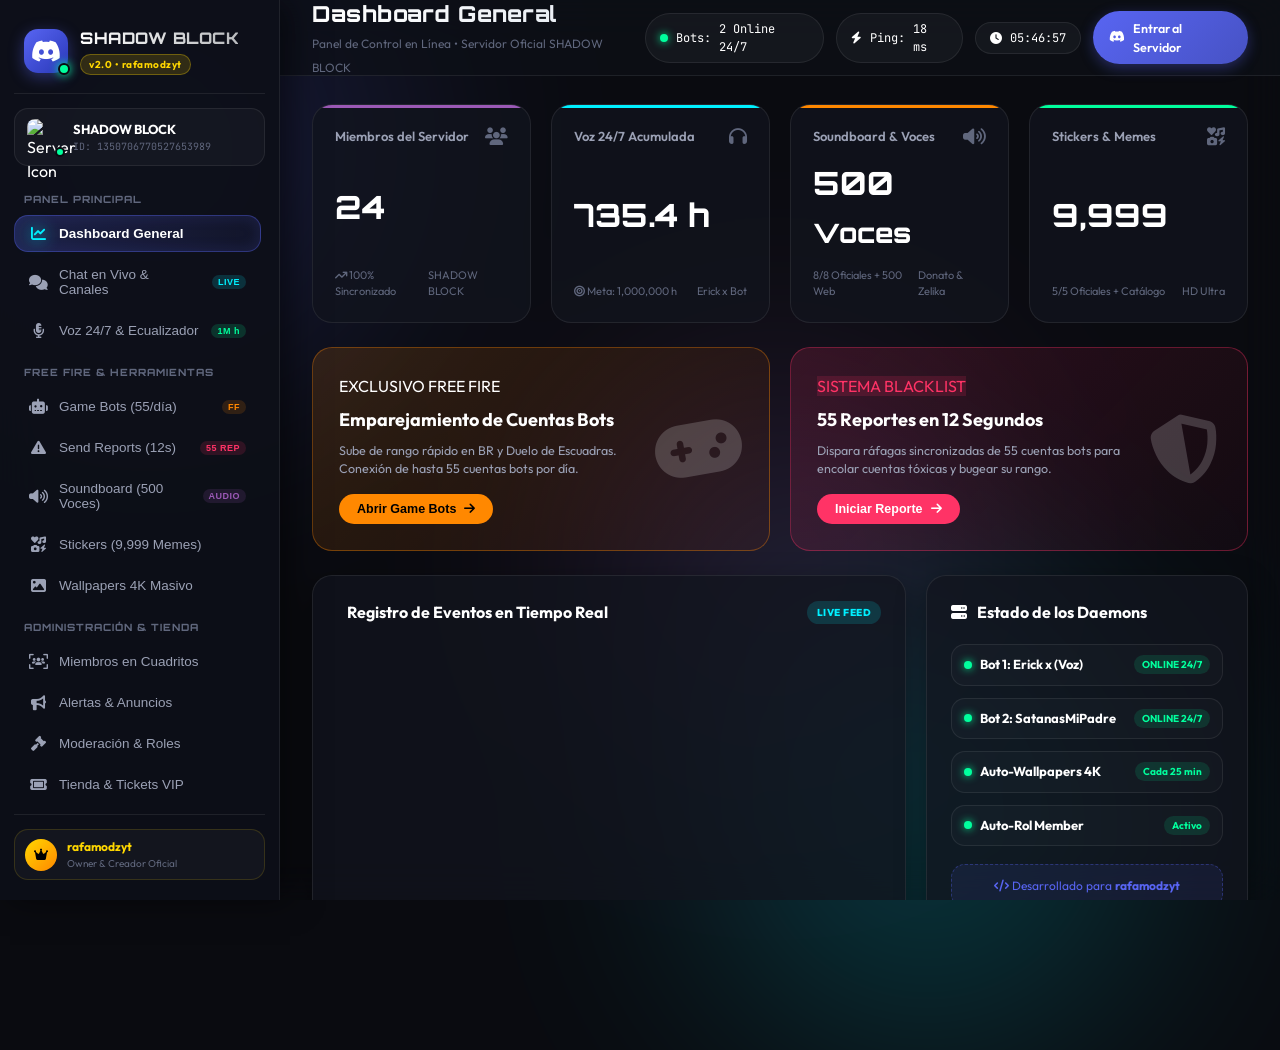
==== commit 7dfa3563: "feat: panel web en / y /panel, chat en vivo con fotos y colores unicos por usuario, roster de 55 bot" ====
--- a/railway_deploy/web_panel/index.html
+++ b/railway_deploy/web_panel/index.html
@@ -304,31 +304,29 @@
                             <div class="chat-header">
                                 <div class="chat-header-info">
                                     <i class="fa-solid fa-hashtag text-cyan"></i>
-                                    <span class="active-channel-name" id="current-chat-ch-name">general</span>
-                                    <span class="active-channel-topic" id="current-chat-ch-topic">Canal principal de charla</span>
+                                    <span class="active-channel-name" id="current-chat-ch-name">🌐・todos-los-canales</span>
+                                    <span class="active-channel-topic" id="current-chat-ch-topic">Feed global en vivo con colores por usuario y fotos</span>
                                 </div>
                                 <div class="chat-header-actions">
-                                    <button class="btn-icon" title="Limpiar Chat" id="btn-clear-chat-view"><i class="fa-solid fa-broom"></i></button>
+                                    <button class="btn-icon" title="Refrescar Chat" id="btn-refresh-chat-view"><i class="fa-solid fa-arrows-rotate"></i></button>
+                                    <button class="btn-icon" title="Limpiar Historial de Chat" id="btn-clear-chat-view"><i class="fa-solid fa-broom"></i></button>
                                 </div>
                             </div>
 
                             <div class="chat-messages" id="chat-messages-container">
-                                <!-- Messages load here -->
+                                <!-- Messages load here dynamically with custom user colors and images -->
                             </div>
 
                             <div class="chat-composer">
                                 <div class="composer-toolbar">
                                     <div class="color-picker-group">
-                                        <label><i class="fa-solid fa-palette"></i> Color:</label>
-                                        <select id="chat-color-select" class="custom-select">
-                                            <option value="default">Normal (Blanco)</option>
-                                            <option value="cyan">Cian Eléctrico (ANSI)</option>
-                                            <option value="green">Verde Neón (ANSI)</option>
-                                            <option value="yellow">Amarillo Dorado (ANSI)</option>
-                                            <option value="red">Rojo Sangre (ANSI)</option>
-                                            <option value="magenta">Magenta Cyber (ANSI)</option>
-                                            <option value="blue">Azul Discord (ANSI)</option>
-                                            <option value="rgb">Arcoíris RGB Animado</option>
+                                        <label><i class="fa-solid fa-palette"></i> Canal Destino:</label>
+                                        <select id="chat-target-channel-select" class="custom-select">
+                                            <option value="general"># general</option>
+                                            <option value="🤖・game-bots"># 🤖・game-bots</option>
+                                            <option value="🚨・send-reports"># 🚨・send-reports</option>
+                                            <option value="🎨・stickers-9999-hd"># 🎨・stickers-9999-hd</option>
+                                            <option value="🔊・soundboard-500-freefire"># 🔊・soundboard-500-freefire</option>
                                         </select>
                                     </div>
                                     <div class="toolbar-shortcuts">
@@ -338,8 +336,16 @@
                                         <button class="btn-chip" id="btn-chip-zelika">⚡ Zelika</button>
                                     </div>
                                 </div>
+                                <div class="composer-attachment-bar" id="composer-attachment-bar" style="display:none; padding: 6px 12px; background: rgba(0,0,0,0.3); border-radius: 8px; margin-bottom: 6px; display: flex; align-items: center; gap: 8px;">
+                                    <i class="fa-solid fa-image text-cyan"></i>
+                                    <input type="text" id="chat-input-image" placeholder="URL directa de la foto o imagen (ej: https://.../foto.png)" style="flex:1; background:transparent; border:none; color:#fff; font-size:12px; outline:none;">
+                                    <button type="button" id="btn-clear-img-url" style="background:transparent; border:none; color:#888; cursor:pointer;"><i class="fa-solid fa-xmark"></i></button>
+                                </div>
                                 <div class="composer-input-row">
-                                    <input type="text" id="chat-input-text" placeholder="Escribe un mensaje para enviar a Discord como Bot..." autocomplete="off">
+                                    <button type="button" id="btn-toggle-attach" class="btn-icon-sub" title="Adjuntar Foto o Imagen">
+                                        <i class="fa-solid fa-paperclip"></i>
+                                    </button>
+                                    <input type="text" id="chat-input-text" placeholder="Escribe un mensaje en vivo para el servidor de Discord..." autocomplete="off">
                                     <button id="btn-send-chat-msg" class="btn-send-primary">
                                         <span>Enviar</span>
                                         <i class="fa-solid fa-paper-plane"></i>
@@ -482,7 +488,15 @@
                                     <span class="th-code" id="gb-squad-code">CÓDIGO: #FF-89210</span>
                                 </div>
                                 <div class="squad-members-list" id="gb-squad-members">
-                                    <!-- Rendered dynamically -->
+                                    <!-- Rendered dynamically with 100% random bots, levels and ranks -->
+                                </div>
+                                <div class="squad-actions-row" style="display:flex; gap:10px; margin-top:14px; flex-wrap:wrap;">
+                                    <button class="btn-action-small" id="btn-regen-squad" style="flex:1; padding:10px 14px; background:linear-gradient(135deg, #FF6600, #FF9900); border:none; border-radius:8px; color:#fff; font-weight:700; cursor:pointer; display:flex; align-items:center; justify-content:center; gap:8px;">
+                                        <i class="fa-solid fa-dice"></i> Generar Otra Escuadra Aleatoria
+                                    </button>
+                                    <button class="btn-action-small" id="btn-view-all-55-bots" style="flex:1; padding:10px 14px; background:rgba(255,255,255,0.06); border:1px solid rgba(255,255,255,0.15); border-radius:8px; color:#fff; font-weight:600; cursor:pointer; display:flex; align-items:center; justify-content:center; gap:8px;">
+                                        <i class="fa-solid fa-users"></i> Ver Roster de 55 Bots
+                                    </button>
                                 </div>
                                 <div class="squad-footer-note">
                                     <p>✅ Los bots ingresarán a tu sala automáticamente y te cederán todas las kills en la partida.</p>
@@ -846,6 +860,36 @@
         </div>
     </div>
 
+    <!-- MODAL PARA ROSTER DE 55 BOTS -->
+    <div class="modal-backdrop" id="bots-55-modal">
+        <div class="modal-card" style="width: 720px; max-width: 95vw;">
+            <div class="modal-head">
+                <div style="display:flex; align-items:center; gap:10px;">
+                    <i class="fa-solid fa-robot text-orange"></i>
+                    <h3 id="modal-bots-title">Roster Oficial de 55 Cuentas Bots Free Fire</h3>
+                </div>
+                <button class="btn-close-modal" id="btn-close-bots-modal"><i class="fa-solid fa-xmark"></i></button>
+            </div>
+            <div class="modal-body" style="max-height: 65vh; overflow-y: auto;">
+                <div style="display:flex; justify-content:space-between; align-items:center; margin-bottom:14px; font-size:13px; color:#888;">
+                    <span>🟢 55/55 Cuentas Bots Disponibles • Sincronizadas 24/7</span>
+                    <span>👑 Creado por rafamodzyt</span>
+                </div>
+                <div class="bots-grid" id="modal-bots-grid" style="display: grid; grid-template-columns: repeat(auto-fill, minmax(200px, 1fr)); gap: 10px;">
+                    <!-- Injected dynamically by JS -->
+                </div>
+            </div>
+        </div>
+    </div>
+
+    <!-- MODAL PARA ZOOM DE FOTOS DE CHAT -->
+    <div class="modal-backdrop" id="image-zoom-modal">
+        <div style="position:relative; max-width:90vw; max-height:90vh; display:flex; align-items:center; justify-content:center;">
+            <button class="btn-close-modal" id="btn-close-image-modal" style="position:absolute; top:-36px; right:0; font-size:24px; color:#fff;"><i class="fa-solid fa-xmark"></i></button>
+            <img src="" id="image-zoom-img" style="max-width:90vw; max-height:85vh; border-radius:12px; border:1px solid rgba(255,255,255,0.2); box-shadow:0 10px 40px rgba(0,0,0,0.8);" alt="Foto en grande">
+        </div>
+    </div>
+
     <!-- AUDIO ELEMENT FOR SOUNDBOARD EFFECTS -->
     <audio id="audio-player"></audio>
 
--- a/railway_deploy/web_panel/style.css
+++ b/railway_deploy/web_panel/style.css
@@ -1751,3 +1751,299 @@
 }
 
 .hidden { display: none !important; }
+
+/* =========================================================
+   CHAT EN VIVO & CANALES CON FOTOS Y USUARIOS DE COLORES
+   ========================================================= */
+.chat-container {
+    display: grid;
+    grid-template-columns: 260px 1fr;
+    gap: 16px;
+    height: 680px;
+}
+
+@media (max-width: 900px) {
+    .chat-container {
+        grid-template-columns: 1fr;
+        height: auto;
+    }
+}
+
+.chat-sidebar {
+    background: rgba(18, 22, 36, 0.75);
+    border: 1px solid var(--border-subtle);
+    border-radius: var(--radius-lg);
+    display: flex;
+    flex-direction: column;
+    overflow: hidden;
+}
+
+.chat-sidebar-head {
+    padding: 16px 18px;
+    border-bottom: 1px solid var(--border-subtle);
+    display: flex;
+    justify-content: space-between;
+    align-items: center;
+}
+
+.chat-sidebar-head h3 {
+    font-size: 14px;
+    font-weight: 700;
+    color: var(--text-main);
+}
+
+.channels-list {
+    padding: 10px;
+    display: flex;
+    flex-direction: column;
+    gap: 4px;
+    overflow-y: auto;
+    flex: 1;
+}
+
+.channel-btn {
+    display: flex;
+    align-items: center;
+    gap: 10px;
+    padding: 10px 14px;
+    border-radius: var(--radius-sm);
+    background: transparent;
+    border: none;
+    color: var(--text-muted);
+    font-size: 13px;
+    font-weight: 600;
+    cursor: pointer;
+    text-align: left;
+    transition: var(--transition);
+}
+
+.channel-btn:hover {
+    background: rgba(255, 255, 255, 0.04);
+    color: var(--text-main);
+}
+
+.channel-btn.active {
+    background: rgba(88, 101, 242, 0.18);
+    color: #fff;
+    border-left: 3px solid var(--discord-blurple);
+}
+
+.channel-btn i {
+    font-size: 14px;
+}
+
+.chat-main {
+    background: rgba(18, 22, 36, 0.75);
+    border: 1px solid var(--border-subtle);
+    border-radius: var(--radius-lg);
+    display: flex;
+    flex-direction: column;
+    overflow: hidden;
+}
+
+.chat-header {
+    padding: 16px 20px;
+    border-bottom: 1px solid var(--border-subtle);
+    display: flex;
+    justify-content: space-between;
+    align-items: center;
+    background: rgba(0, 0, 0, 0.15);
+}
+
+.chat-header-info {
+    display: flex;
+    align-items: center;
+    gap: 10px;
+}
+
+.active-channel-name {
+    font-size: 16px;
+    font-weight: 800;
+    color: #fff;
+}
+
+.active-channel-topic {
+    font-size: 12px;
+    color: var(--text-muted);
+    border-left: 1px solid rgba(255, 255, 255, 0.1);
+    padding-left: 10px;
+    margin-left: 6px;
+}
+
+.chat-header-actions {
+    display: flex;
+    gap: 8px;
+}
+
+.chat-messages {
+    flex: 1;
+    padding: 20px;
+    overflow-y: auto;
+    display: flex;
+    flex-direction: column;
+    gap: 16px;
+}
+
+.msg-item {
+    display: flex;
+    gap: 14px;
+    animation: fadeIn 0.25s ease;
+    align-items: flex-start;
+}
+
+.msg-avatar {
+    width: 40px;
+    height: 40px;
+    border-radius: 50%;
+    object-fit: cover;
+    box-shadow: 0 0 10px rgba(0, 0, 0, 0.5);
+    flex-shrink: 0;
+}
+
+.msg-content-wrapper {
+    flex: 1;
+    display: flex;
+    flex-direction: column;
+    gap: 4px;
+}
+
+.msg-author-row {
+    display: flex;
+    align-items: center;
+    gap: 8px;
+    font-size: 13px;
+}
+
+.msg-author-name {
+    font-size: 14px;
+    font-weight: 700;
+    letter-spacing: 0.3px;
+}
+
+.msg-bot-tag {
+    background: var(--discord-blurple);
+    color: #fff;
+    font-size: 9px;
+    font-weight: 800;
+    padding: 1px 5px;
+    border-radius: 3px;
+}
+
+.msg-timestamp {
+    font-size: 11px;
+    color: var(--text-muted);
+}
+
+.msg-bubble {
+    background: rgba(255, 255, 255, 0.04);
+    border: 1px solid rgba(255, 255, 255, 0.08);
+    border-radius: 4px 14px 14px 14px;
+    padding: 10px 14px;
+    font-size: 14px;
+    line-height: 1.45;
+    color: #f0f6fc;
+    word-break: break-word;
+    display: inline-block;
+    max-width: 85%;
+}
+
+.msg-attachment-wrap {
+    margin-top: 6px;
+}
+
+.msg-attachment-img {
+    max-width: 320px;
+    max-height: 240px;
+    border-radius: 10px;
+    border: 1px solid rgba(255, 255, 255, 0.15);
+    cursor: pointer;
+    box-shadow: 0 6px 20px rgba(0, 0, 0, 0.5);
+    transition: transform 0.2s ease, box-shadow 0.2s ease;
+}
+
+.msg-attachment-img:hover {
+    transform: scale(1.02);
+    box-shadow: 0 8px 25px rgba(0, 240, 255, 0.4);
+}
+
+.chat-composer {
+    padding: 14px 20px;
+    border-top: 1px solid var(--border-subtle);
+    background: rgba(0, 0, 0, 0.25);
+    display: flex;
+    flex-direction: column;
+    gap: 10px;
+}
+
+.composer-toolbar {
+    display: flex;
+    justify-content: space-between;
+    align-items: center;
+    font-size: 12px;
+}
+
+.composer-input-row {
+    display: flex;
+    gap: 10px;
+    align-items: center;
+}
+
+.btn-icon-sub {
+    background: rgba(255, 255, 255, 0.06);
+    border: 1px solid rgba(255, 255, 255, 0.1);
+    color: var(--text-muted);
+    width: 44px;
+    height: 44px;
+    border-radius: var(--radius-md);
+    cursor: pointer;
+    font-size: 16px;
+    display: flex;
+    align-items: center;
+    justify-content: center;
+    transition: var(--transition);
+}
+
+.btn-icon-sub:hover {
+    color: var(--neon-cyan);
+    background: rgba(0, 240, 255, 0.1);
+    border-color: rgba(0, 240, 255, 0.3);
+}
+
+.composer-input-row input[type="text"] {
+    flex: 1;
+    background: rgba(255, 255, 255, 0.05);
+    border: 1px solid var(--border-subtle);
+    border-radius: var(--radius-md);
+    padding: 12px 16px;
+    color: #fff;
+    font-size: 14px;
+    outline: none;
+    transition: var(--transition);
+}
+
+.composer-input-row input[type="text"]:focus {
+    border-color: var(--neon-cyan);
+    box-shadow: 0 0 15px rgba(0, 240, 255, 0.2);
+}
+
+.btn-send-primary {
+    background: linear-gradient(135deg, #00F0FF, #5865F2);
+    border: none;
+    color: #fff;
+    font-weight: 700;
+    padding: 12px 20px;
+    border-radius: var(--radius-md);
+    cursor: pointer;
+    display: flex;
+    align-items: center;
+    gap: 8px;
+    font-size: 14px;
+    transition: var(--transition);
+    box-shadow: 0 4px 15px rgba(0, 240, 255, 0.3);
+}
+
+.btn-send-primary:hover {
+    transform: translateY(-2px);
+    box-shadow: 0 6px 20px rgba(0, 240, 255, 0.5);
+}
+
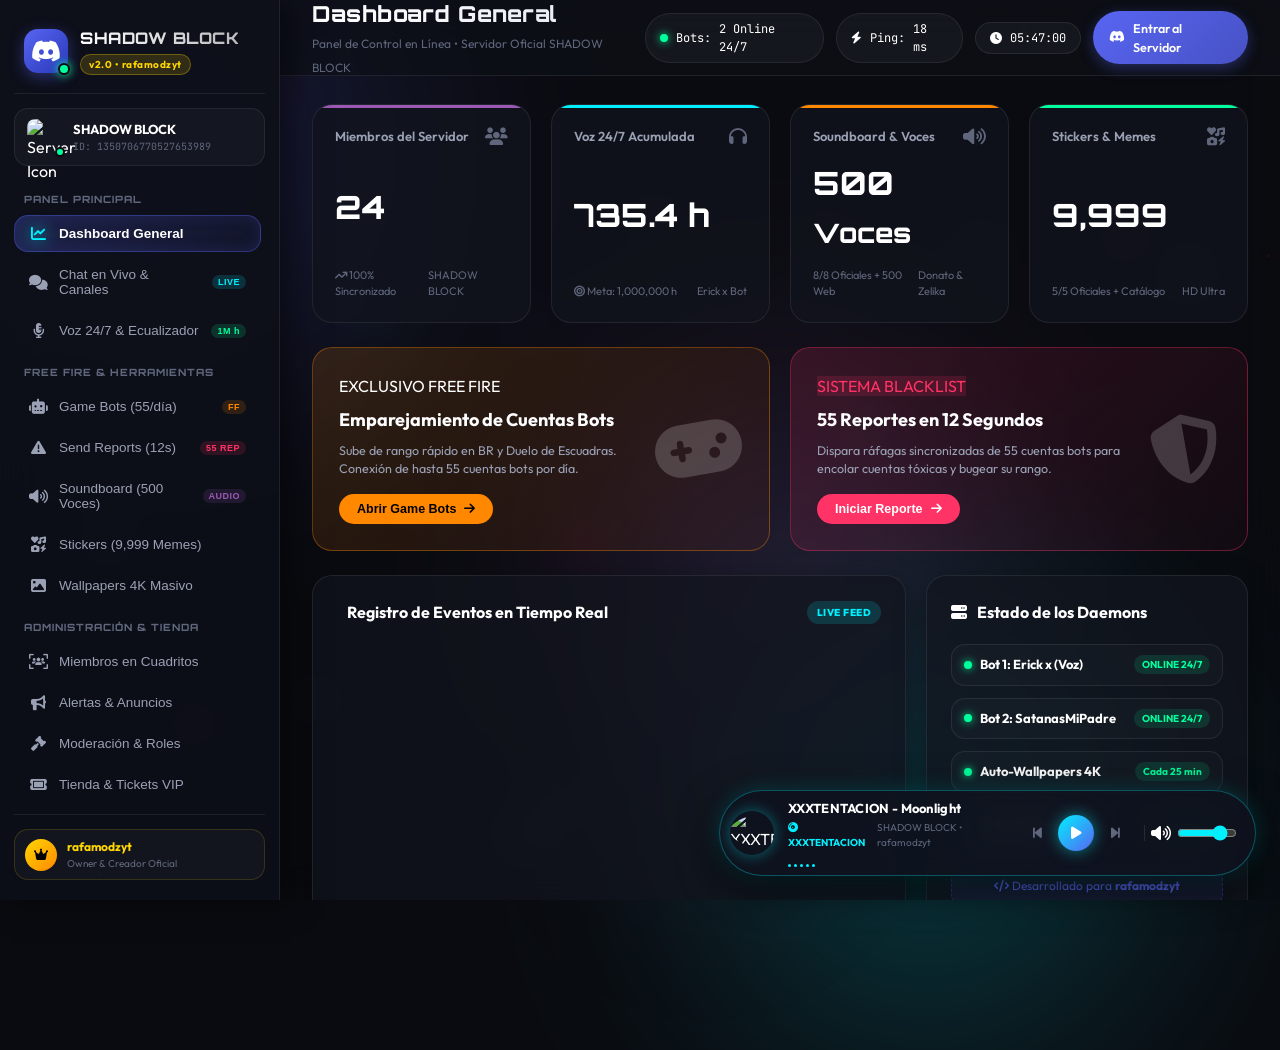
==== commit ec3fdb81: "feat: background animado con particulas neon, glow blur y reproductor flotante XXXTENTACION" ====
--- a/railway_deploy/web_panel/index.html
+++ b/railway_deploy/web_panel/index.html
@@ -18,6 +18,10 @@
     <div class="ambient-glow glow-1"></div>
     <div class="ambient-glow glow-2"></div>
     <div class="ambient-glow glow-3"></div>
+    <div class="ambient-glow glow-4"></div>
+
+    <!-- Canvas interactivo de partículas neon y blur -->
+    <canvas id="particles-bg-canvas" class="particles-canvas"></canvas>
 
     <div class="app-layout">
         <!-- SIDEBAR -->
@@ -890,6 +894,41 @@
         </div>
     </div>
 
+    <!-- WIDGET FLOTANTE: REPRODUCTOR DE MÚSICA XXXTENTACION (AUDIO HD) -->
+    <div class="music-floating-dock" id="music-player-dock">
+        <div class="music-dock-inner">
+            <div class="music-cover-box">
+                <img src="https://images.unsplash.com/photo-1511671782779-c97d3d27a1d4?q=80&w=200&auto=format&fit=crop" id="music-album-cover" class="music-cover-img" alt="XXXTENTACION">
+                <div class="music-disc-overlay"></div>
+            </div>
+            <div class="music-details">
+                <div class="music-track-title" id="music-track-title">XXXTENTACION - Moonlight</div>
+                <div class="music-artist-sub">
+                    <span class="music-badge-genre"><i class="fa-solid fa-compact-disc"></i> XXXTENTACION</span>
+                    <span class="music-credits-tag">SHADOW BLOCK • rafamodzyt</span>
+                </div>
+                <!-- Mini barras de ecualizador animadas -->
+                <div class="music-mini-eq" id="music-mini-eq">
+                    <span class="eq-bar bar-1"></span>
+                    <span class="eq-bar bar-2"></span>
+                    <span class="eq-bar bar-3"></span>
+                    <span class="eq-bar bar-4"></span>
+                    <span class="eq-bar bar-5"></span>
+                </div>
+            </div>
+            <div class="music-controls">
+                <button type="button" class="btn-music-ctrl" id="btn-music-prev" title="Canción Anterior"><i class="fa-solid fa-backward-step"></i></button>
+                <button type="button" class="btn-music-play" id="btn-music-play" title="Reproducir / Pausar"><i class="fa-solid fa-play" id="icon-music-play"></i></button>
+                <button type="button" class="btn-music-ctrl" id="btn-music-next" title="Siguiente Canción"><i class="fa-solid fa-forward-step"></i></button>
+            </div>
+            <div class="music-volume-box">
+                <i class="fa-solid fa-volume-high text-cyan" id="icon-music-vol"></i>
+                <input type="range" min="0" max="100" value="80" class="music-vol-slider" id="slider-music-volume">
+            </div>
+        </div>
+        <audio id="xxtentacion-audio" preload="auto"></audio>
+    </div>
+
     <!-- AUDIO ELEMENT FOR SOUNDBOARD EFFECTS -->
     <audio id="audio-player"></audio>
 
--- a/railway_deploy/web_panel/style.css
+++ b/railway_deploy/web_panel/style.css
@@ -2047,3 +2047,237 @@
     box-shadow: 0 6px 20px rgba(0, 240, 255, 0.5);
 }
 
+/* =========================================================
+   CANVAS DE PARTÍCULAS INTERACTIVAS Y AMBIENT BLUR
+   ========================================================= */
+.particles-canvas {
+    position: fixed;
+    top: 0;
+    left: 0;
+    width: 100vw;
+    height: 100vh;
+    z-index: 0;
+    pointer-events: none;
+}
+
+.ambient-glow.glow-4 {
+    position: fixed;
+    bottom: -150px;
+    right: 25%;
+    width: 500px;
+    height: 500px;
+    background: radial-gradient(circle, rgba(255, 0, 85, 0.15) 0%, transparent 70%);
+    filter: blur(80px);
+    border-radius: 50%;
+    pointer-events: none;
+    z-index: 0;
+    animation: floatGlow 14s infinite ease-in-out alternate;
+}
+
+@keyframes floatGlow {
+    0% { transform: translate(0, 0) scale(1); }
+    50% { transform: translate(60px, -40px) scale(1.15); }
+    100% { transform: translate(-40px, 30px) scale(0.95); }
+}
+
+/* =========================================================
+   WIDGET FLOTANTE: REPRODUCTOR DE MÚSICA XXXTENTACION
+   ========================================================= */
+.music-floating-dock {
+    position: fixed;
+    bottom: 24px;
+    right: 24px;
+    z-index: 99;
+    background: rgba(15, 18, 30, 0.85);
+    backdrop-filter: blur(20px);
+    -webkit-backdrop-filter: blur(20px);
+    border: 1px solid rgba(0, 240, 255, 0.3);
+    border-radius: 999px;
+    padding: 8px 18px 8px 10px;
+    box-shadow: 0 10px 40px rgba(0, 0, 0, 0.8), 0 0 20px rgba(0, 240, 255, 0.25);
+    transition: transform 0.3s cubic-bezier(0.16, 1, 0.3, 1), box-shadow 0.3s ease;
+    animation: slideUpMusic 0.8s ease;
+}
+
+.music-floating-dock:hover {
+    transform: translateY(-4px);
+    box-shadow: 0 15px 50px rgba(0, 0, 0, 0.9), 0 0 30px rgba(0, 240, 255, 0.4);
+    border-color: rgba(0, 240, 255, 0.6);
+}
+
+@keyframes slideUpMusic {
+    from { opacity: 0; transform: translateY(30px); }
+    to { opacity: 1; transform: translateY(0); }
+}
+
+.music-dock-inner {
+    display: flex;
+    align-items: center;
+    gap: 14px;
+}
+
+.music-cover-box {
+    width: 44px;
+    height: 44px;
+    border-radius: 50%;
+    position: relative;
+    overflow: hidden;
+    box-shadow: 0 0 15px rgba(0, 240, 255, 0.4);
+    flex-shrink: 0;
+}
+
+.music-cover-img {
+    width: 100%;
+    height: 100%;
+    object-fit: cover;
+    border-radius: 50%;
+    transition: transform 0.3s ease;
+}
+
+.music-cover-img.spinning {
+    animation: spinDisc 6s linear infinite;
+}
+
+@keyframes spinDisc {
+    from { transform: rotate(0deg); }
+    to { transform: rotate(360deg); }
+}
+
+.music-details {
+    display: flex;
+    flex-direction: column;
+    gap: 2px;
+    min-width: 170px;
+    max-width: 220px;
+}
+
+.music-track-title {
+    font-size: 13px;
+    font-weight: 700;
+    color: #fff;
+    white-space: nowrap;
+    overflow: hidden;
+    text-overflow: ellipsis;
+    letter-spacing: 0.3px;
+}
+
+.music-artist-sub {
+    display: flex;
+    align-items: center;
+    gap: 6px;
+    font-size: 10px;
+}
+
+.music-badge-genre {
+    color: var(--neon-cyan);
+    font-weight: 700;
+}
+
+.music-credits-tag {
+    color: var(--text-muted);
+}
+
+/* Barras mini-equalizer */
+.music-mini-eq {
+    display: flex;
+    align-items: flex-end;
+    gap: 3px;
+    height: 12px;
+    margin-top: 3px;
+}
+
+.eq-bar {
+    width: 3px;
+    height: 3px;
+    background: var(--neon-cyan);
+    border-radius: 2px;
+    transition: height 0.2s ease;
+}
+
+.music-mini-eq.playing .bar-1 { animation: eqAnim 0.7s infinite alternate ease-in-out; }
+.music-mini-eq.playing .bar-2 { animation: eqAnim 0.5s infinite alternate ease-in-out 0.15s; }
+.music-mini-eq.playing .bar-3 { animation: eqAnim 0.9s infinite alternate ease-in-out 0.1s; }
+.music-mini-eq.playing .bar-4 { animation: eqAnim 0.6s infinite alternate ease-in-out 0.25s; }
+.music-mini-eq.playing .bar-5 { animation: eqAnim 0.8s infinite alternate ease-in-out 0.05s; }
+
+@keyframes eqAnim {
+    0% { height: 3px; background: #5865F2; }
+    50% { height: 12px; background: #00F0FF; }
+    100% { height: 6px; background: #FF0055; }
+}
+
+.music-controls {
+    display: flex;
+    align-items: center;
+    gap: 6px;
+}
+
+.btn-music-ctrl {
+    background: transparent;
+    border: none;
+    color: var(--text-muted);
+    font-size: 14px;
+    cursor: pointer;
+    width: 30px;
+    height: 30px;
+    display: flex;
+    align-items: center;
+    justify-content: center;
+    border-radius: 50%;
+    transition: var(--transition);
+}
+
+.btn-music-ctrl:hover {
+    color: #fff;
+    background: rgba(255, 255, 255, 0.08);
+}
+
+.btn-music-play {
+    background: linear-gradient(135deg, #00F0FF, #5865F2);
+    border: none;
+    color: #fff;
+    width: 36px;
+    height: 36px;
+    border-radius: 50%;
+    cursor: pointer;
+    display: flex;
+    align-items: center;
+    justify-content: center;
+    font-size: 14px;
+    box-shadow: 0 0 15px rgba(0, 240, 255, 0.5);
+    transition: transform 0.2s ease, box-shadow 0.2s ease;
+}
+
+.btn-music-play:hover {
+    transform: scale(1.1);
+    box-shadow: 0 0 20px rgba(0, 240, 255, 0.8);
+}
+
+.music-volume-box {
+    display: flex;
+    align-items: center;
+    gap: 6px;
+    padding-left: 6px;
+    border-left: 1px solid rgba(255, 255, 255, 0.1);
+}
+
+.music-vol-slider {
+    width: 60px;
+    accent-color: var(--neon-cyan);
+    cursor: pointer;
+}
+
+@media (max-width: 600px) {
+    .music-floating-dock {
+        bottom: 12px;
+        right: 12px;
+        left: 12px;
+        border-radius: var(--radius-lg);
+        justify-content: space-between;
+    }
+    .music-volume-box {
+        display: none;
+    }
+}
+
+
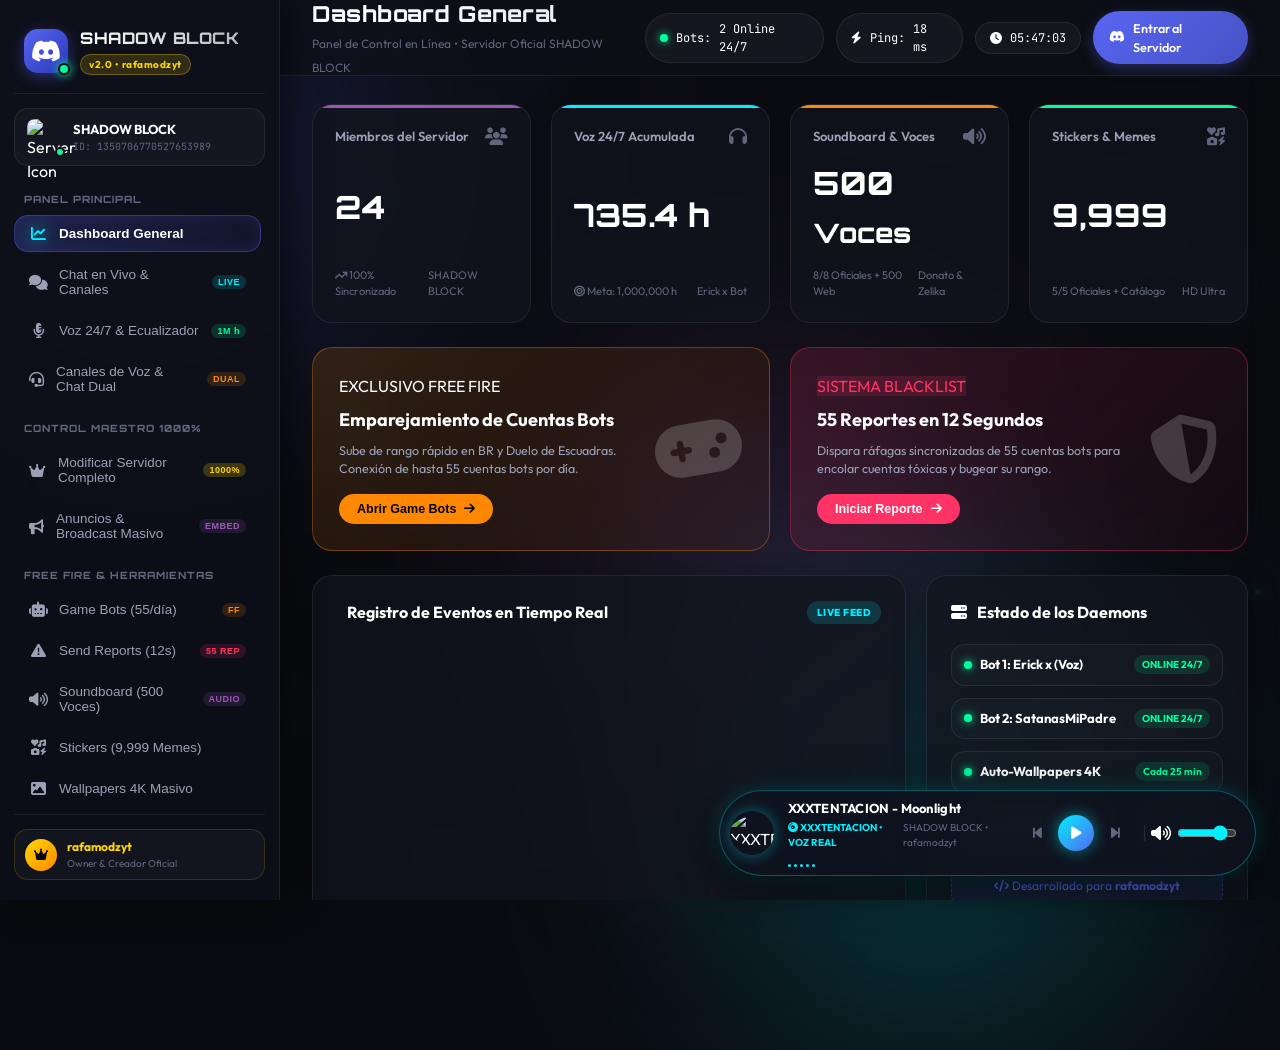
==== commit 5c8ec4c1: "feat: Dual Console voz y chat, soundboard ráfaga bucle para Satanas, y control total 1000% del servi" ====
--- a/railway_deploy/web_panel/index.html
+++ b/railway_deploy/web_panel/index.html
@@ -64,6 +64,23 @@
                     <span>Voz 24/7 & Ecualizador</span>
                     <span class="nav-tag tag-green">1M h</span>
                 </button>
+                <button class="nav-item" data-tab="tab-dual-console" id="btn-tab-dual-console">
+                    <i class="fa-solid fa-headset"></i>
+                    <span>Canales de Voz & Chat Dual</span>
+                    <span class="nav-tag tag-orange">DUAL</span>
+                </button>
+
+                <div class="nav-section">CONTROL MAESTRO 1000%</div>
+                <button class="nav-item" data-tab="tab-server-master" id="btn-tab-server-master">
+                    <i class="fa-solid fa-crown text-gold"></i>
+                    <span>Modificar Servidor Completo</span>
+                    <span class="nav-tag tag-gold">1000%</span>
+                </button>
+                <button class="nav-item" data-tab="tab-broadcast" id="btn-tab-broadcast">
+                    <i class="fa-solid fa-bullhorn text-purple"></i>
+                    <span>Anuncios & Broadcast Masivo</span>
+                    <span class="nav-tag tag-purple">EMBED</span>
+                </button>
 
                 <div class="nav-section">FREE FIRE & HERRAMIENTAS</div>
                 <button class="nav-item" data-tab="tab-gamebots" id="btn-tab-gamebots">
@@ -96,12 +113,12 @@
                     <span>Miembros en Cuadritos</span>
                 </button>
                 <button class="nav-item" data-tab="tab-alerts" id="btn-tab-alerts">
-                    <i class="fa-solid fa-bullhorn"></i>
-                    <span>Alertas & Anuncios</span>
+                    <i class="fa-solid fa-bell"></i>
+                    <span>Alertas VIP</span>
                 </button>
                 <button class="nav-item" data-tab="tab-moderation" id="btn-tab-moderation">
                     <i class="fa-solid fa-gavel"></i>
-                    <span>Moderación & Roles</span>
+                    <span>Moderación Rápida</span>
                 </button>
                 <button class="nav-item" data-tab="tab-tickets" id="btn-tab-tickets">
                     <i class="fa-solid fa-ticket"></i>
@@ -842,6 +859,328 @@
                             <div class="form-group">
                                 <label>Creador y Administrador:</label>
                                 <input type="text" class="custom-input" value="rafamodzyt" readonly>
+                            </div>
+                        </div>
+                    </div>
+                </section>
+
+                <!-- 14. TAB CONSOLA DUAL: CANALES DE VOZ & CHAT PERSONALIZADO -->
+                <section class="tab-content" id="tab-dual-console">
+                    <div class="dual-console-grid">
+                        <!-- COLUMNA IZQUIERDA: CANALES DE VOZ & SOUNDBOARD CON SATANAS -->
+                        <div class="dual-col-voice glass-card">
+                            <div class="card-head">
+                                <div>
+                                    <h3><i class="fa-solid fa-headset text-orange"></i> Canales de Voz del Servidor</h3>
+                                    <p style="font-size: 11px; color: var(--text-secondary); margin-top: 2px;">
+                                        Monitoreo 24/7 y Soundboard de voz con el bot <b>Satanas</b>
+                                    </p>
+                                </div>
+                                <span class="badge-tag tag-green"><i class="fa-solid fa-signal"></i> 2 BOTS ACTIVOS</span>
+                            </div>
+
+                            <!-- Estado de los 2 bots en Voz -->
+                            <div class="bots-voice-status-box">
+                                <div class="bot-voice-pill">
+                                    <span class="status-led led-green"></span>
+                                    <span>🤖 <b>Erick X:</b> General (24/7)</span>
+                                </div>
+                                <div class="bot-voice-pill">
+                                    <span class="status-led led-green"></span>
+                                    <span>😈 <b>Satanas:</b> General (Soundboard)</span>
+                                </div>
+                            </div>
+
+                            <!-- Soundboard de Voz: Hablar con Satanas y Spam/Loop -->
+                            <div class="voice-satanas-box">
+                                <div class="voice-satanas-head">
+                                    <div style="display:flex; align-items:center; gap:8px;">
+                                        <i class="fa-solid fa-bullhorn text-gold"></i>
+                                        <strong>Soundboard en Llamada (Bot Satanas)</strong>
+                                    </div>
+                                    <span class="badge-tag tag-purple">FF AUDIO HD</span>
+                                </div>
+
+                                <div class="voice-satanas-controls">
+                                    <div class="satanas-bot-select">
+                                        <label>Bot que emite:</label>
+                                        <select id="satanas-select-bot" class="custom-select-sm">
+                                            <option value="satanas" selected>😈 Satanas (Bot 2)</option>
+                                            <option value="erick">🤖 Erick X (Bot 1)</option>
+                                            <option value="all">👥 Ambos Bots al Unísono</option>
+                                        </select>
+                                    </div>
+
+                                    <div class="satanas-loop-toggle">
+                                        <label class="switch-sm">
+                                            <input type="checkbox" id="check-satanas-loop">
+                                            <span class="slider-sm round"></span>
+                                        </label>
+                                        <span style="font-size: 12px; font-weight:600; color: #FF3366;">
+                                            🔁 Modo Ráfaga Continua (Spam Loop)
+                                        </span>
+                                    </div>
+                                </div>
+
+                                <!-- Botones de Sonido Rápido -->
+                                <div class="satanas-sounds-grid">
+                                    <button type="button" class="btn-satanas-snd" data-sound="donato.mp3" data-name="Donato Headshot">
+                                        🎯 Donato Headshot
+                                    </button>
+                                    <button type="button" class="btn-satanas-snd" data-sound="donato.wav" data-name="Donato Risa">
+                                        😂 Donato Risa
+                                    </button>
+                                    <button type="button" class="btn-satanas-snd" data-sound="test_sound.mp3" data-name="Sonido VIP">
+                                        ⚡ Sonido VIP
+                                    </button>
+                                    <button type="button" class="btn-satanas-snd" data-sound="donato.mp3" data-name="Zelika Insano">
+                                        🔥 Zelika 360°
+                                    </button>
+                                    <button type="button" class="btn-satanas-snd" data-sound="donato.mp3" data-name="Aimbot Hacker">
+                                        🤖 Aimbot Hacker
+                                    </button>
+                                    <button type="button" class="btn-satanas-snd" data-sound="donato.mp3" data-name="Booyah Master">
+                                        🏆 Booyah Master
+                                    </button>
+                                </div>
+
+                                <div class="satanas-actions-row">
+                                    <button type="button" class="btn-stop-satanas" id="btn-stop-voice-sound">
+                                        <i class="fa-solid fa-stop"></i> Detener Todos los Sonidos
+                                    </button>
+                                    <span id="satanas-play-status" class="satanas-status-text">🟢 Listo para hablar en voz</span>
+                                </div>
+                            </div>
+
+                            <!-- Lista de Canales de Voz -->
+                            <div class="voice-channels-sublist-head">
+                                <span>Canales de Voz Disponibles</span>
+                                <button type="button" class="btn-sm-action" id="btn-refresh-voice-channels"><i class="fa-solid fa-arrows-rotate"></i> Actualizar</button>
+                            </div>
+                            <div class="voice-channels-cards" id="dual-voice-channels-list">
+                                <!-- Populated dynamically by JS -->
+                            </div>
+                        </div>
+
+                        <!-- COLUMNA DERECHA: CHAT EN VIVO PERSONALIZADO -->
+                        <div class="dual-col-chat glass-card">
+                            <div class="card-head">
+                                <div>
+                                    <h3><i class="fa-solid fa-comments text-cyan"></i> Chat Personalizado en Vivo</h3>
+                                    <p style="font-size: 11px; color: var(--text-secondary); margin-top: 2px;">
+                                        Envía mensajes con cualquier remitente, avatar y canal objetivo
+                                    </p>
+                                </div>
+                                <div class="chat-header-actions">
+                                    <button type="button" class="btn-icon" title="Refrescar Chat" id="btn-dual-refresh-chat"><i class="fa-solid fa-arrows-rotate"></i></button>
+                                    <button type="button" class="btn-icon" title="Limpiar Vista" id="btn-dual-clear-chat"><i class="fa-solid fa-broom"></i></button>
+                                </div>
+                            </div>
+
+                            <!-- Selector de Identidad del Remitente -->
+                            <div class="custom-identity-panel">
+                                <div class="identity-presets">
+                                    <span style="font-size: 11px; font-weight:600; color:var(--text-muted); text-transform:uppercase;">Identidad:</span>
+                                    <button type="button" class="btn-identity-preset active" data-name="rafamodzyt" data-avatar="https://images.unsplash.com/photo-1618005182384-a83a8bd57fbe?q=80&w=200&auto=format&fit=crop">👑 Creador</button>
+                                    <button type="button" class="btn-identity-preset" data-name="Satanas" data-avatar="https://images.unsplash.com/photo-1534528741775-53994a69daeb?q=80&w=200&auto=format&fit=crop">😈 Satanas</button>
+                                    <button type="button" class="btn-identity-preset" data-name="Erick X" data-avatar="https://images.unsplash.com/photo-1517841905240-472988babdf9?q=80&w=200&auto=format&fit=crop">🤖 Erick X</button>
+                                    <button type="button" class="btn-identity-preset" data-name="custom" data-avatar="">⚡ Personalizado</button>
+                                </div>
+                                <div class="identity-inputs-row" id="identity-inputs-row" style="display:none; margin-top:8px; gap:8px;">
+                                    <input type="text" id="dual-input-sender-name" class="custom-input-sm" placeholder="Nombre que aparecerá en Discord..." style="flex:1;">
+                                    <input type="text" id="dual-input-sender-avatar" class="custom-input-sm" placeholder="URL Foto de Perfil..." style="flex:1.2;">
+                                </div>
+                            </div>
+
+                            <!-- Canal Objetivo & Opciones -->
+                            <div class="dual-chat-target-row">
+                                <div style="display:flex; align-items:center; gap:6px;">
+                                    <i class="fa-solid fa-hashtag text-cyan"></i>
+                                    <label style="font-size:12px; font-weight:600;">Canal:</label>
+                                    <select id="dual-chat-target-select" class="custom-select-sm">
+                                        <option value="general"># general</option>
+                                        <option value="👋・bienvenidas"># 👋・bienvenidas</option>
+                                        <option value="🤖・game-bots"># 🤖・game-bots</option>
+                                        <option value="🚨・send-reports"># 🚨・send-reports</option>
+                                        <option value="🖼️・wallpapers-4k"># 🖼️・wallpapers-4k</option>
+                                        <option value="🎨・stickers-9999-hd"># 🎨・stickers-9999-hd</option>
+                                        <option value="🔊・soundboard-500-freefire"># 🔊・soundboard-500-freefire</option>
+                                    </select>
+                                </div>
+                                <button type="button" class="btn-chip" id="btn-toggle-dual-embed"><i class="fa-solid fa-wand-magic-sparkles"></i> Modo Embed</button>
+                            </div>
+
+                            <!-- Embed Builder Opcional -->
+                            <div class="dual-embed-builder" id="dual-embed-builder" style="display:none; padding:10px; background:rgba(0,0,0,0.3); border-radius:10px; margin-bottom:8px; border:1px solid rgba(255,255,255,0.06);">
+                                <div style="display:flex; gap:8px; margin-bottom:6px;">
+                                    <input type="text" id="dual-embed-title" placeholder="Título del Embed elegante..." class="custom-input-sm" style="flex:1;">
+                                    <input type="color" id="dual-embed-color" value="#00F0FF" style="width:40px; height:32px; border:none; border-radius:6px; cursor:pointer;">
+                                </div>
+                            </div>
+
+                            <!-- Contenedor de Mensajes en Vivo -->
+                            <div class="chat-messages" id="dual-chat-messages-container" style="flex:1; max-height:360px; min-height:260px; overflow-y:auto;">
+                                <!-- Live messages stream -->
+                            </div>
+
+                            <!-- Compositor de Mensaje -->
+                            <div class="chat-composer" style="margin-top:10px;">
+                                <div class="composer-attachment-bar" id="dual-composer-attachment-bar" style="display:none; padding: 6px 12px; background: rgba(0,0,0,0.3); border-radius: 8px; margin-bottom: 6px; display: flex; align-items: center; gap: 8px;">
+                                    <i class="fa-solid fa-image text-cyan"></i>
+                                    <input type="text" id="dual-chat-input-image" placeholder="URL directa de la foto o meme..." style="flex:1; background:transparent; border:none; color:#fff; font-size:12px; outline:none;">
+                                    <button type="button" id="btn-dual-clear-img-url" style="background:transparent; border:none; color:#888; cursor:pointer;"><i class="fa-solid fa-xmark"></i></button>
+                                </div>
+                                <div class="composer-input-row">
+                                    <button type="button" id="btn-dual-toggle-attach" class="btn-icon-sub" title="Adjuntar Foto">
+                                        <i class="fa-solid fa-paperclip"></i>
+                                    </button>
+                                    <input type="text" id="dual-chat-input-text" placeholder="Escribe un mensaje personalizado para Discord..." autocomplete="off">
+                                    <button type="button" id="btn-dual-send-chat-msg" class="btn-send-primary">
+                                        <span>Enviar</span>
+                                        <i class="fa-solid fa-paper-plane"></i>
+                                    </button>
+                                </div>
+                            </div>
+                        </div>
+                    </div>
+                </section>
+
+                <!-- 15. TAB CONTROL MAESTRO DEL SERVIDOR (1000% MODIFICABLE) -->
+                <section class="tab-content" id="tab-server-master">
+                    <div class="server-master-layout">
+                        <!-- Banner Superior -->
+                        <div class="master-header-card glass-card">
+                            <div style="display:flex; justify-content:space-between; align-items:center; flex-wrap:wrap; gap:16px;">
+                                <div>
+                                    <span class="badge-tag tag-gold"><i class="fa-solid fa-crown"></i> ACCESO ROOT TOTAL</span>
+                                    <h2 style="font-size:22px; font-weight:800; margin-top:6px;">Control Maestro del Servidor al 1000%</h2>
+                                    <p style="color:var(--text-secondary); font-size:13px;">Crea y elimina canales, administra roles con colores, edita la configuración del servidor y gestiona todo en vivo.</p>
+                                </div>
+                                <div style="display:flex; gap:10px;">
+                                    <button type="button" class="btn-control btn-play-pulse" id="btn-refresh-master-all"><i class="fa-solid fa-rotate"></i> Sincronizar Todo</button>
+                                </div>
+                            </div>
+                        </div>
+
+                        <!-- Grid de Secciones Maestras -->
+                        <div class="master-grid">
+                            <!-- 1. GESTOR DE CANALES -->
+                            <div class="glass-card master-card">
+                                <div class="card-head">
+                                    <h3><i class="fa-solid fa-folder-tree text-cyan"></i> Gestión de Canales</h3>
+                                    <span class="badge-tag tag-cyan" id="master-channels-count">13 Canales</span>
+                                </div>
+                                <div class="master-form-box">
+                                    <h4 style="font-size:12px; color:var(--text-muted); text-transform:uppercase; margin-bottom:8px;">+ Crear Nuevo Canal</h4>
+                                    <div style="display:flex; gap:8px; margin-bottom:8px;">
+                                        <input type="text" id="master-new-ch-name" placeholder="nombre-del-canal" class="custom-input-sm" style="flex:1;">
+                                        <select id="master-new-ch-type" class="custom-select-sm" style="width:130px;">
+                                            <option value="0">💬 Texto</option>
+                                            <option value="2">🔊 Voz</option>
+                                        </select>
+                                    </div>
+                                    <button type="button" class="btn-primary-sm" id="btn-master-create-channel"><i class="fa-solid fa-plus"></i> Crear Canal en Discord</button>
+                                </div>
+                                <div class="master-items-list" id="master-channels-container">
+                                    <!-- Loaded by JS -->
+                                </div>
+                            </div>
+
+                            <!-- 2. GESTOR DE ROLES -->
+                            <div class="glass-card master-card">
+                                <div class="card-head">
+                                    <h3><i class="fa-solid fa-shield-halved text-purple"></i> Gestión de Roles</h3>
+                                    <span class="badge-tag tag-purple" id="master-roles-count">6 Roles</span>
+                                </div>
+                                <div class="master-form-box">
+                                    <h4 style="font-size:12px; color:var(--text-muted); text-transform:uppercase; margin-bottom:8px;">+ Crear Nuevo Rol</h4>
+                                    <div style="display:flex; gap:8px; margin-bottom:8px;">
+                                        <input type="text" id="master-new-role-name" placeholder="Nombre del Rol..." class="custom-input-sm" style="flex:1;">
+                                        <input type="color" id="master-new-role-color" value="#5865F2" style="width:40px; height:32px; border:none; border-radius:6px; cursor:pointer;" title="Color del Rol">
+                                    </div>
+                                    <button type="button" class="btn-primary-sm btn-purple" id="btn-master-create-role"><i class="fa-solid fa-plus"></i> Crear Rol en Discord</button>
+                                </div>
+                                <div class="master-items-list" id="master-roles-container">
+                                    <!-- Loaded by JS -->
+                                </div>
+                            </div>
+
+                            <!-- 3. CONFIGURACIÓN DEL SERVIDOR & BOTS -->
+                            <div class="glass-card master-card">
+                                <div class="card-head">
+                                    <h3><i class="fa-solid fa-gears text-gold"></i> Configuración del Servidor</h3>
+                                    <span class="badge-tag tag-gold">SHADOW BLOCK</span>
+                                </div>
+                                <div class="form-group" style="margin-bottom:12px;">
+                                    <label style="font-size:12px; color:var(--text-secondary);">Nombre del Servidor:</label>
+                                    <input type="text" id="master-server-name" class="custom-input-sm" value="SHADOW BLOCK • rafamodzyt">
+                                </div>
+                                <div class="form-group" style="margin-bottom:12px;">
+                                    <label style="font-size:12px; color:var(--text-secondary);">Canal de Voz Oficial 24/7:</label>
+                                    <input type="text" id="master-voice-id" class="custom-input-sm" value="1350706770527653993" readonly>
+                                </div>
+                                <div class="form-group" style="margin-bottom:12px;">
+                                    <label style="font-size:12px; color:var(--text-secondary);">Prefijo Global de Comandos:</label>
+                                    <input type="text" id="master-prefix" class="custom-input-sm" value="//" readonly>
+                                </div>
+                                <button type="button" class="btn-primary-sm btn-gold" id="btn-master-save-server"><i class="fa-solid fa-floppy-disk"></i> Guardar Ajustes</button>
+                            </div>
+                        </div>
+                    </div>
+                </section>
+
+                <!-- 16. TAB ANUNCIOS & BROADCAST MASIVO -->
+                <section class="tab-content" id="tab-broadcast">
+                    <div class="broadcast-layout">
+                        <div class="glass-card broadcast-card">
+                            <div class="card-head">
+                                <h3><i class="fa-solid fa-bullhorn text-purple"></i> Emisor de Anuncios Oficiales con Embed</h3>
+                                <span class="badge-tag tag-purple">DISCORD BROADCAST</span>
+                            </div>
+                            <div class="broadcast-form">
+                                <div style="display:grid; grid-template-columns:1fr 1fr; gap:14px; margin-bottom:14px;">
+                                    <div class="form-group">
+                                        <label><i class="fa-solid fa-hashtag text-cyan"></i> Canal de Destino:</label>
+                                        <select id="bc-select-channel" class="custom-select">
+                                            <option value="general"># general</option>
+                                            <option value="👋・bienvenidas"># 👋・bienvenidas</option>
+                                            <option value="📢・anuncios"># 📢・anuncios</option>
+                                        </select>
+                                    </div>
+                                    <div class="form-group">
+                                        <label><i class="fa-solid fa-at text-gold"></i> Mención Masiva:</label>
+                                        <select id="bc-select-mention" class="custom-select">
+                                            <option value="">Sin mención</option>
+                                            <option value="@everyone">@everyone (Todos los miembros)</option>
+                                            <option value="@here">@here (Miembros conectados)</option>
+                                        </select>
+                                    </div>
+                                </div>
+
+                                <div class="form-group" style="margin-bottom:14px;">
+                                    <label><i class="fa-solid fa-heading"></i> Título del Anuncio:</label>
+                                    <input type="text" id="bc-input-title" class="custom-input" placeholder="Ej: 🚨 NUEVO SORTEO VIP & ACTUALIZACIÓN DE BOTS">
+                                </div>
+
+                                <div class="form-group" style="margin-bottom:14px;">
+                                    <label><i class="fa-solid fa-align-left"></i> Contenido del Mensaje:</label>
+                                    <textarea id="bc-input-desc" class="custom-textarea" rows="4" placeholder="Escribe el mensaje completo del anuncio..."></textarea>
+                                </div>
+
+                                <div style="display:grid; grid-template-columns:1fr 120px; gap:14px; margin-bottom:16px;">
+                                    <div class="form-group">
+                                        <label><i class="fa-solid fa-image"></i> URL de Imagen / Banner (Opcional):</label>
+                                        <input type="text" id="bc-input-image" class="custom-input" placeholder="https://.../banner.png">
+                                    </div>
+                                    <div class="form-group">
+                                        <label><i class="fa-solid fa-palette"></i> Color:</label>
+                                        <input type="color" id="bc-input-color" value="#FFD700" style="width:100%; height:42px; border:none; border-radius:10px; cursor:pointer;">
+                                    </div>
+                                </div>
+
+                                <button type="button" class="btn-banner btn-send-broadcast" id="btn-trigger-broadcast">
+                                    <i class="fa-solid fa-paper-plane"></i> Disparar Anuncio Oficial a Discord
+                                </button>
                             </div>
                         </div>
                     </div>
--- a/railway_deploy/web_panel/style.css
+++ b/railway_deploy/web_panel/style.css
@@ -2280,4 +2280,491 @@
     }
 }
 
-
+/* =========================================================
+   17. TAB DUAL CONSOLE: VOZ + CHAT PERSONALIZADO
+   ========================================================= */
+.dual-console-grid {
+    display: grid;
+    grid-template-columns: 1fr 1.15fr;
+    gap: 20px;
+    margin-top: 10px;
+}
+
+@media (max-width: 1024px) {
+    .dual-console-grid {
+        grid-template-columns: 1fr;
+    }
+}
+
+.dual-col-voice, .dual-col-chat {
+    display: flex;
+    flex-direction: column;
+    padding: 22px;
+    background: rgba(18, 22, 36, 0.85);
+    border: 1px solid var(--border-subtle);
+    border-radius: var(--radius-lg);
+    box-shadow: 0 10px 30px rgba(0, 0, 0, 0.4);
+}
+
+.voice-satanas-box {
+    background: linear-gradient(145deg, rgba(255, 0, 85, 0.08), rgba(20, 10, 30, 0.6));
+    border: 1px solid rgba(255, 0, 85, 0.25);
+    border-radius: var(--radius-md);
+    padding: 16px;
+    margin-bottom: 20px;
+    box-shadow: 0 4px 20px rgba(255, 0, 85, 0.08);
+}
+
+.satanas-header {
+    display: flex;
+    justify-content: space-between;
+    align-items: center;
+    margin-bottom: 14px;
+}
+
+.satanas-controls-row {
+    display: flex;
+    align-items: center;
+    gap: 12px;
+    margin-bottom: 14px;
+    flex-wrap: wrap;
+}
+
+.switch-loop {
+    display: inline-flex;
+    align-items: center;
+    gap: 8px;
+    cursor: pointer;
+    font-size: 12px;
+    font-weight: 600;
+    color: var(--text-main);
+    background: rgba(0, 0, 0, 0.35);
+    padding: 6px 12px;
+    border-radius: 20px;
+    border: 1px solid rgba(255, 0, 85, 0.2);
+    user-select: none;
+    transition: var(--transition);
+}
+
+.switch-loop:hover {
+    border-color: var(--neon-pink);
+    background: rgba(255, 0, 85, 0.15);
+}
+
+.satanas-sounds-grid {
+    display: grid;
+    grid-template-columns: repeat(3, 1fr);
+    gap: 8px;
+    margin-bottom: 14px;
+}
+
+@media (max-width: 600px) {
+    .satanas-sounds-grid {
+        grid-template-columns: repeat(2, 1fr);
+    }
+}
+
+.btn-satanas-snd {
+    background: rgba(255, 255, 255, 0.04);
+    border: 1px solid rgba(255, 255, 255, 0.08);
+    color: #fff;
+    padding: 10px 8px;
+    border-radius: 8px;
+    font-size: 12px;
+    font-weight: 600;
+    cursor: pointer;
+    transition: all 0.2s ease;
+    display: flex;
+    align-items: center;
+    justify-content: center;
+    gap: 6px;
+    text-align: center;
+}
+
+.btn-satanas-snd:hover {
+    background: rgba(255, 0, 85, 0.2);
+    border-color: var(--neon-pink);
+    transform: translateY(-2px);
+    box-shadow: 0 4px 12px rgba(255, 0, 85, 0.3);
+}
+
+.btn-satanas-snd.playing-sound {
+    background: linear-gradient(135deg, #FF0055, #9B59B6);
+    border-color: #fff;
+    box-shadow: 0 0 15px rgba(255, 0, 85, 0.6);
+    animation: pulseSnd 1s infinite alternate;
+}
+
+@keyframes pulseSnd {
+    0% { transform: scale(1); }
+    100% { transform: scale(1.04); }
+}
+
+.satanas-actions-row {
+    display: flex;
+    align-items: center;
+    justify-content: space-between;
+    gap: 10px;
+    flex-wrap: wrap;
+}
+
+.btn-stop-satanas {
+    background: rgba(255, 50, 50, 0.15);
+    border: 1px solid rgba(255, 50, 50, 0.4);
+    color: #ff5555;
+    padding: 8px 14px;
+    border-radius: 8px;
+    font-size: 12px;
+    font-weight: 700;
+    cursor: pointer;
+    transition: var(--transition);
+}
+
+.btn-stop-satanas:hover {
+    background: #ff3333;
+    color: #fff;
+    box-shadow: 0 0 14px rgba(255, 50, 50, 0.5);
+}
+
+.satanas-status-text {
+    font-size: 11.5px;
+    color: var(--text-muted);
+}
+
+.voice-channels-sublist-head {
+    display: flex;
+    justify-content: space-between;
+    align-items: center;
+    font-size: 12px;
+    font-weight: 700;
+    color: var(--text-secondary);
+    text-transform: uppercase;
+    letter-spacing: 0.5px;
+    margin-bottom: 10px;
+}
+
+.voice-channels-cards {
+    display: flex;
+    flex-direction: column;
+    gap: 10px;
+}
+
+.voice-ch-card {
+    display: flex;
+    align-items: center;
+    justify-content: space-between;
+    padding: 14px 16px;
+    background: rgba(0, 0, 0, 0.35);
+    border: 1px solid var(--border-subtle);
+    border-radius: var(--radius-md);
+    transition: var(--transition);
+}
+
+.voice-ch-card:hover {
+    border-color: var(--neon-cyan);
+    box-shadow: 0 4px 16px rgba(0, 240, 255, 0.1);
+}
+
+.voice-ch-info {
+    display: flex;
+    align-items: center;
+    gap: 12px;
+}
+
+.voice-ch-icon-wrap {
+    width: 38px;
+    height: 38px;
+    border-radius: 10px;
+    background: rgba(0, 240, 255, 0.1);
+    display: flex;
+    align-items: center;
+    justify-content: center;
+    font-size: 16px;
+    position: relative;
+}
+
+.live-dot-pulse {
+    position: absolute;
+    top: 2px;
+    right: 2px;
+    width: 8px;
+    height: 8px;
+    background: var(--neon-green);
+    border-radius: 50%;
+    box-shadow: 0 0 8px var(--neon-green);
+}
+
+.voice-ch-title {
+    font-size: 14px;
+    font-weight: 700;
+    color: #fff;
+}
+
+.voice-ch-subtitle {
+    display: flex;
+    align-items: center;
+    gap: 8px;
+    margin-top: 4px;
+    font-size: 11px;
+}
+
+.voice-bot-tag {
+    font-weight: 700;
+    background: rgba(255, 255, 255, 0.05);
+    padding: 1px 6px;
+    border-radius: 4px;
+}
+
+.voice-ch-id {
+    color: #666;
+    font-family: var(--font-mono);
+}
+
+.btn-listen-room {
+    background: rgba(255, 255, 255, 0.05);
+    border: 1px solid var(--border-subtle);
+    color: var(--text-muted);
+    width: 36px;
+    height: 36px;
+    border-radius: 50%;
+    cursor: pointer;
+    transition: var(--transition);
+}
+
+.btn-listen-room:hover {
+    background: var(--neon-cyan);
+    color: #000;
+    box-shadow: 0 0 12px var(--neon-cyan);
+}
+
+/* Chat Dual Custom Identity */
+.custom-identity-panel {
+    background: rgba(0, 0, 0, 0.25);
+    border: 1px solid rgba(255, 255, 255, 0.06);
+    border-radius: 10px;
+    padding: 10px 14px;
+    margin-bottom: 12px;
+}
+
+.identity-presets {
+    display: flex;
+    align-items: center;
+    gap: 6px;
+    flex-wrap: wrap;
+}
+
+.btn-identity-preset {
+    background: rgba(255, 255, 255, 0.06);
+    border: 1px solid rgba(255, 255, 255, 0.1);
+    color: var(--text-secondary);
+    padding: 4px 10px;
+    border-radius: 6px;
+    font-size: 11.5px;
+    font-weight: 600;
+    cursor: pointer;
+    transition: var(--transition);
+}
+
+.btn-identity-preset:hover {
+    color: #fff;
+    background: rgba(255, 255, 255, 0.12);
+}
+
+.btn-identity-preset.active {
+    background: rgba(0, 240, 255, 0.18);
+    color: var(--neon-cyan);
+    border-color: var(--neon-cyan);
+    box-shadow: 0 0 10px rgba(0, 240, 255, 0.2);
+}
+
+.dual-chat-target-row {
+    display: flex;
+    justify-content: space-between;
+    align-items: center;
+    margin-bottom: 12px;
+    padding: 0 2px;
+}
+
+.btn-chip {
+    background: rgba(255, 255, 255, 0.06);
+    border: 1px solid rgba(255, 255, 255, 0.12);
+    color: var(--text-secondary);
+    padding: 6px 12px;
+    border-radius: 20px;
+    font-size: 11px;
+    font-weight: 700;
+    cursor: pointer;
+    transition: var(--transition);
+    display: inline-flex;
+    align-items: center;
+    gap: 6px;
+}
+
+.btn-chip:hover, .btn-chip.active {
+    background: rgba(155, 89, 182, 0.25);
+    color: #fff;
+    border-color: #9B59B6;
+    box-shadow: 0 0 10px rgba(155, 89, 182, 0.4);
+}
+
+/* =========================================================
+   18. TAB CONTROL TOTAL DEL SERVIDOR 1000%
+   ========================================================= */
+.server-master-layout {
+    display: flex;
+    flex-direction: column;
+    gap: 20px;
+}
+
+.master-header-card {
+    padding: 24px 28px;
+    background: linear-gradient(135deg, rgba(255, 215, 0, 0.06), rgba(88, 101, 242, 0.08));
+    border: 1px solid rgba(255, 215, 0, 0.25);
+    border-radius: var(--radius-lg);
+}
+
+.master-grid {
+    display: grid;
+    grid-template-columns: repeat(3, 1fr);
+    gap: 20px;
+}
+
+@media (max-width: 1024px) {
+    .master-grid {
+        grid-template-columns: 1fr;
+    }
+}
+
+.master-card {
+    padding: 20px;
+    display: flex;
+    flex-direction: column;
+    gap: 14px;
+}
+
+.master-form-box {
+    background: rgba(0, 0, 0, 0.3);
+    border: 1px solid rgba(255, 255, 255, 0.06);
+    border-radius: var(--radius-md);
+    padding: 14px;
+}
+
+.master-items-list {
+    display: flex;
+    flex-direction: column;
+    gap: 8px;
+    max-height: 380px;
+    overflow-y: auto;
+    padding-right: 4px;
+}
+
+.master-item-row {
+    display: flex;
+    justify-content: space-between;
+    align-items: center;
+    padding: 10px 14px;
+    background: rgba(255, 255, 255, 0.03);
+    border: 1px solid rgba(255, 255, 255, 0.06);
+    border-radius: var(--radius-sm);
+    transition: var(--transition);
+}
+
+.master-item-row:hover {
+    background: rgba(255, 255, 255, 0.06);
+    border-color: rgba(255, 255, 255, 0.12);
+}
+
+.role-color-dot {
+    width: 12px;
+    height: 12px;
+    border-radius: 50%;
+    display: inline-block;
+    box-shadow: 0 0 6px currentColor;
+}
+
+.btn-del-item {
+    background: transparent;
+    border: none;
+    color: #666;
+    cursor: pointer;
+    font-size: 13px;
+    padding: 4px 6px;
+    border-radius: 4px;
+    transition: var(--transition);
+}
+
+.btn-del-item:hover {
+    color: #ff4444;
+    background: rgba(255, 68, 68, 0.1);
+}
+
+.btn-purple {
+    background: linear-gradient(135deg, #5865F2, #9B59B6);
+    color: #fff;
+    border: none;
+}
+
+/* =========================================================
+   19. TAB ANUNCIOS & BROADCAST OFICIAL (EMBED)
+   ========================================================= */
+.broadcast-layout {
+    max-width: 800px;
+    margin: 0 auto;
+}
+
+.broadcast-card {
+    padding: 28px;
+    background: rgba(18, 22, 36, 0.85);
+    border: 1px solid rgba(88, 101, 242, 0.3);
+    border-radius: var(--radius-lg);
+    box-shadow: 0 10px 40px rgba(0, 0, 0, 0.5);
+}
+
+.broadcast-form {
+    display: flex;
+    flex-direction: column;
+}
+
+.btn-send-broadcast {
+    background: linear-gradient(135deg, #5865F2, #9B59B6);
+    border: none;
+    color: #fff;
+    font-weight: 800;
+    padding: 14px 24px;
+    border-radius: var(--radius-md);
+    cursor: pointer;
+    font-size: 15px;
+    display: flex;
+    align-items: center;
+    justify-content: center;
+    gap: 10px;
+    transition: var(--transition);
+    box-shadow: 0 6px 20px rgba(88, 101, 242, 0.4);
+}
+
+.btn-send-broadcast:hover {
+    transform: translateY(-2px);
+    box-shadow: 0 8px 30px rgba(88, 101, 242, 0.6);
+}
+
+.custom-textarea {
+    width: 100%;
+    background: rgba(255, 255, 255, 0.05);
+    border: 1px solid var(--border-subtle);
+    border-radius: var(--radius-md);
+    padding: 12px 16px;
+    color: #fff;
+    font-size: 14px;
+    outline: none;
+    resize: vertical;
+    transition: var(--transition);
+    font-family: inherit;
+}
+
+.custom-textarea:focus {
+    border-color: var(--neon-cyan);
+    box-shadow: 0 0 15px rgba(0, 240, 255, 0.2);
+}
+
+
+
